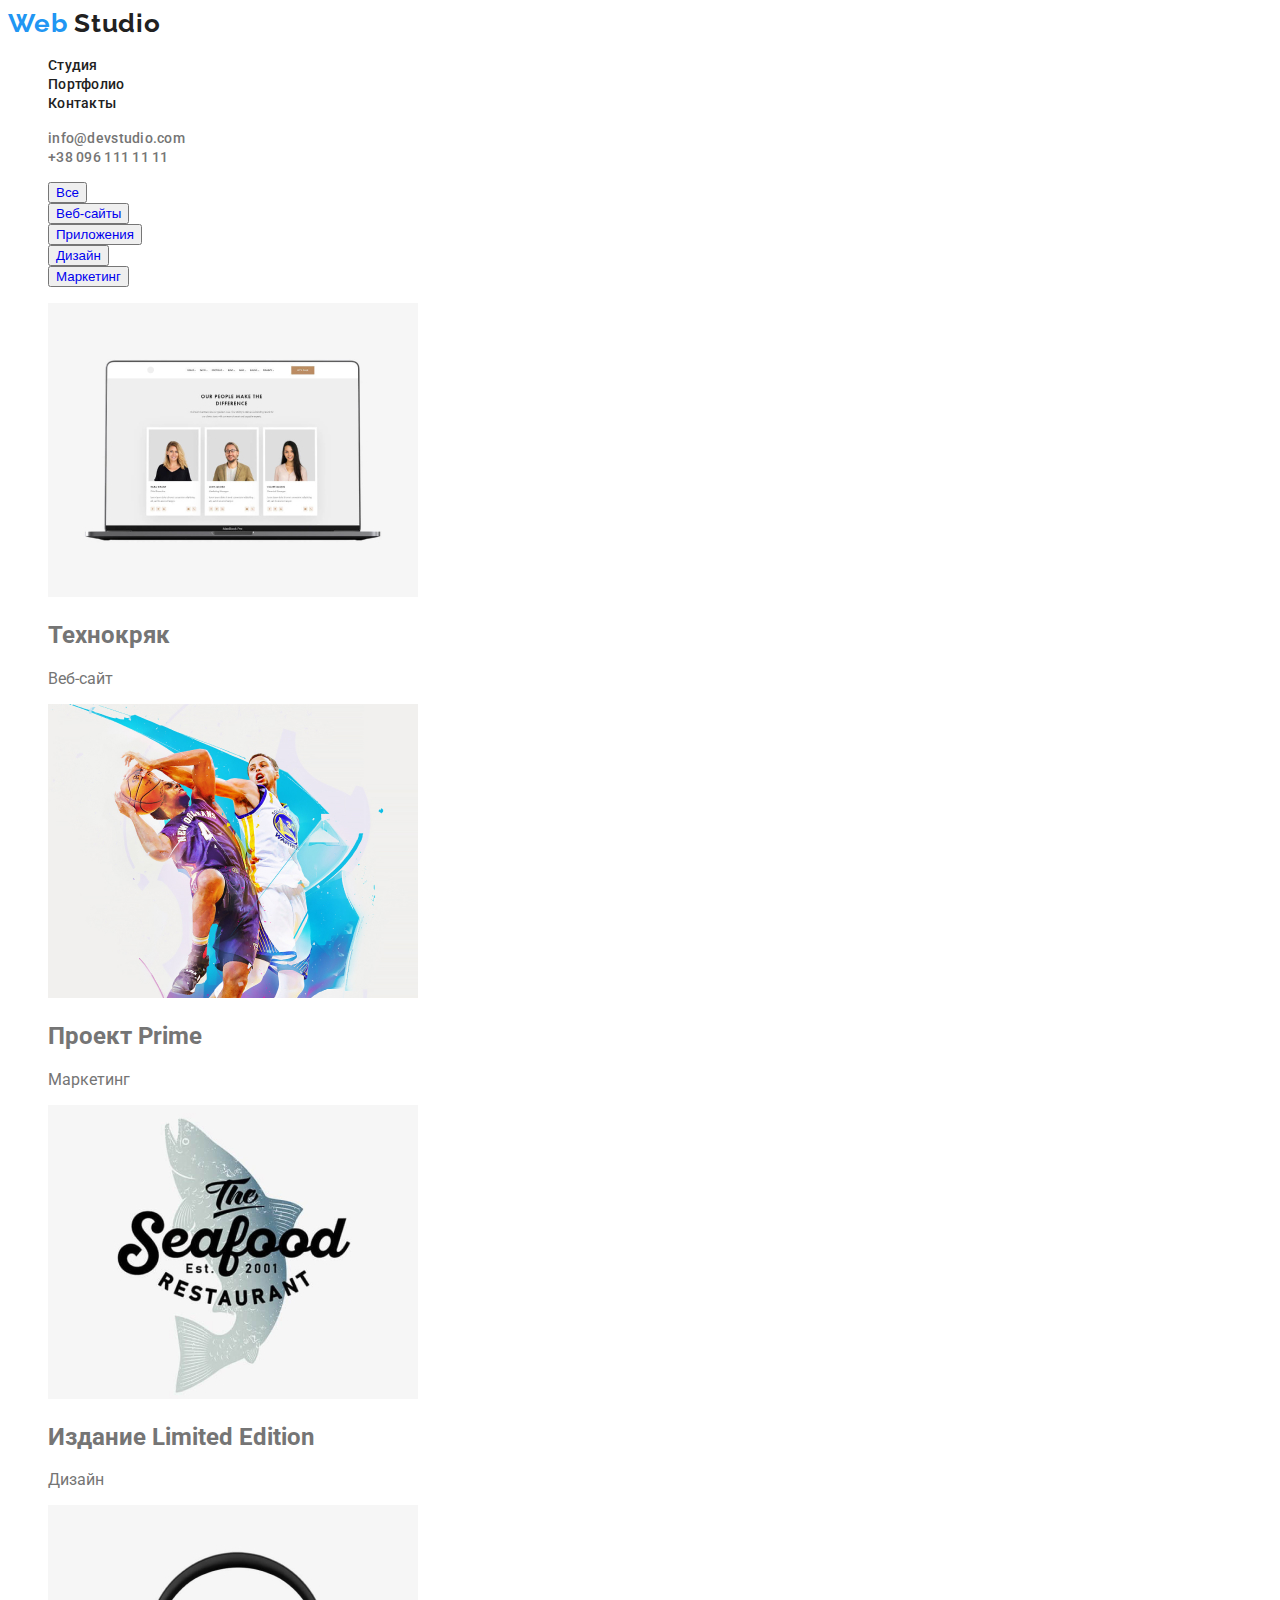
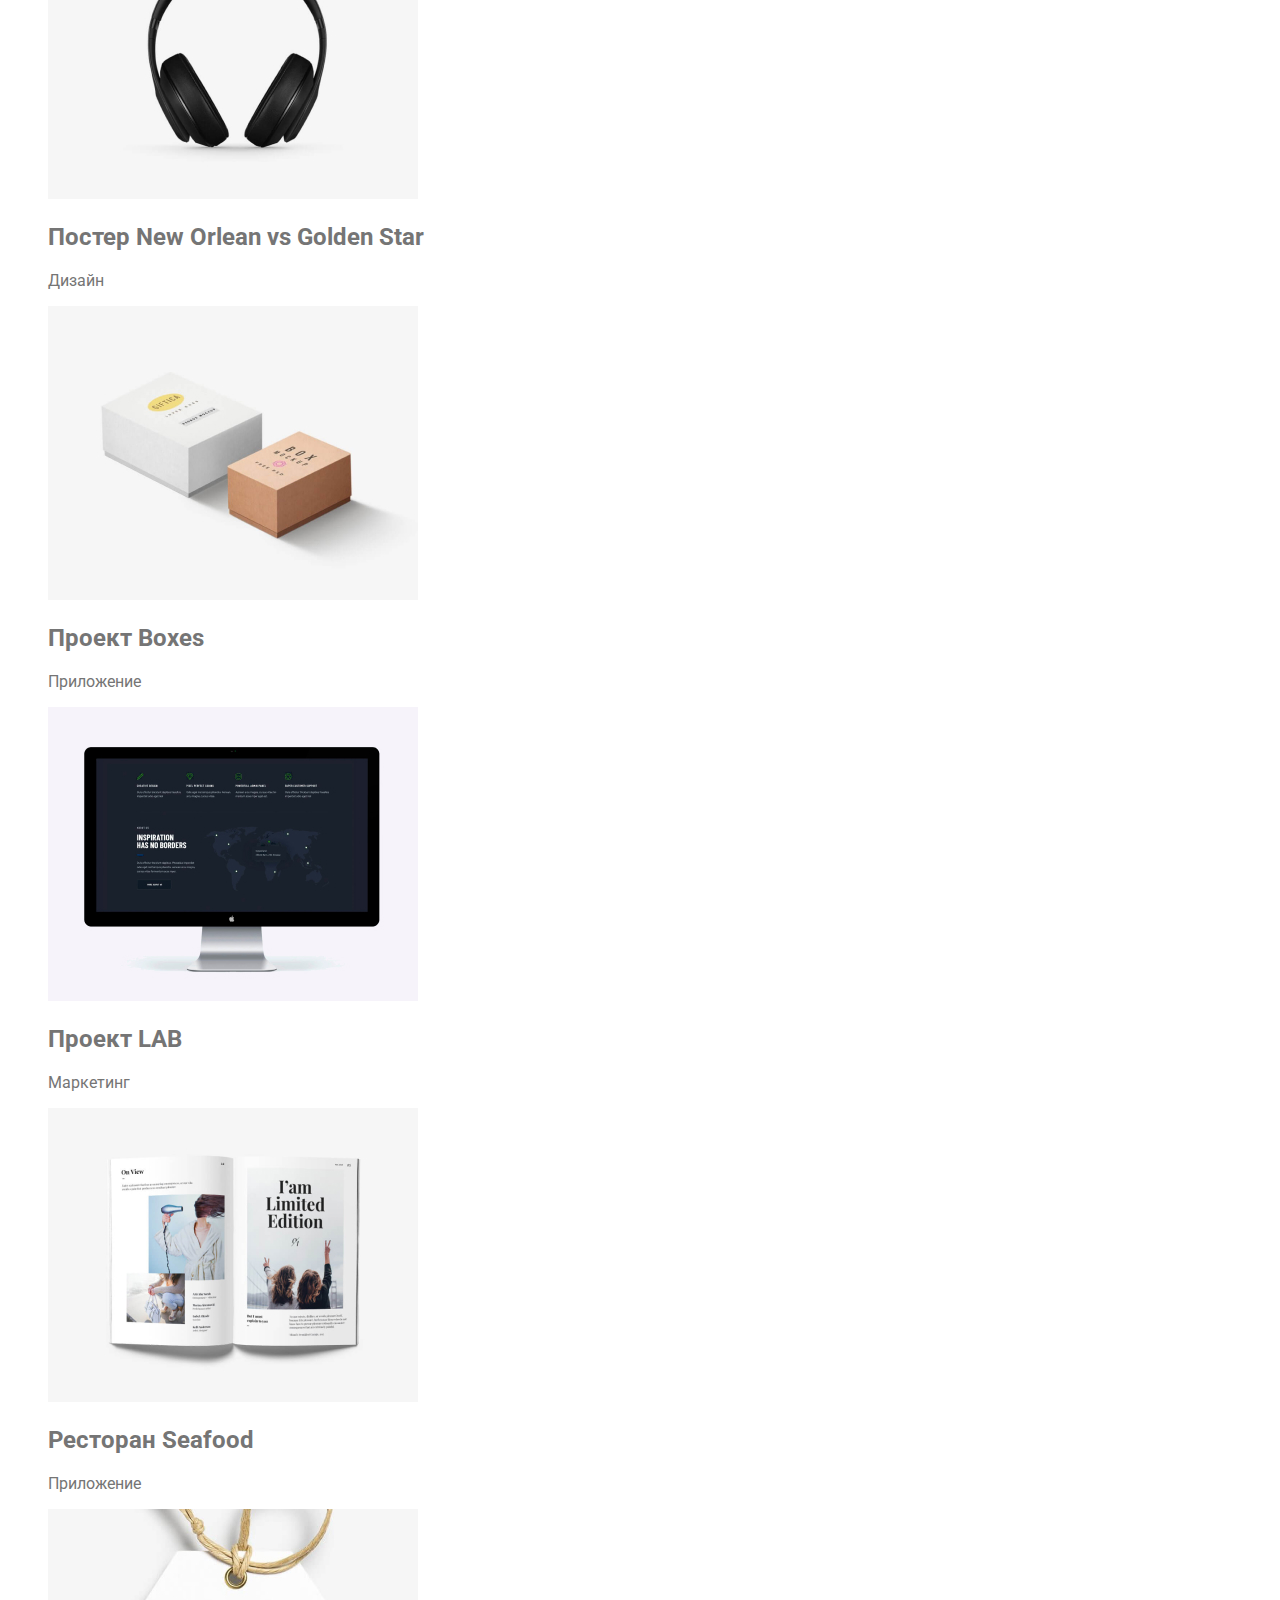
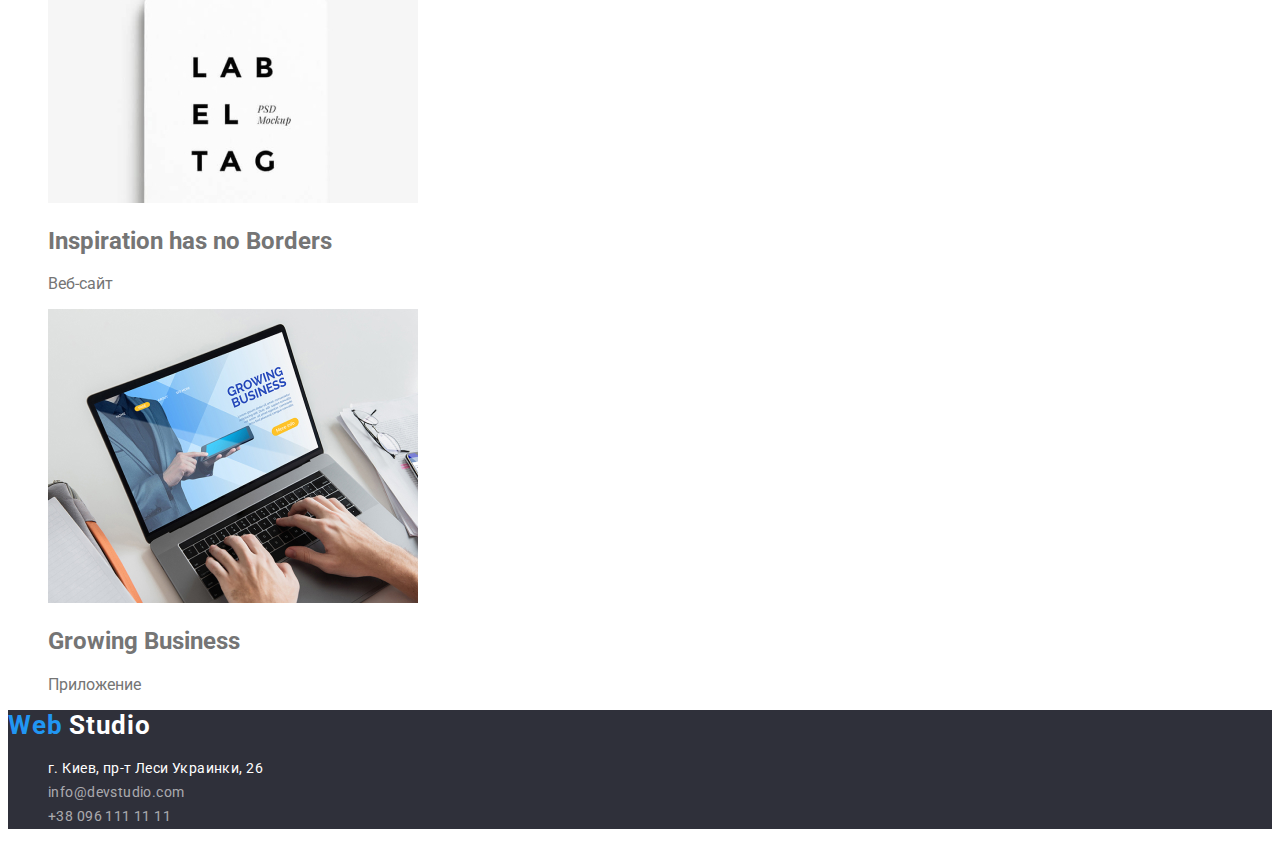
==== portfolio.html @ 1a4d39d6 "добавляет разметку портфолио" ====
<!DOCTYPE html>
<html lang="en">
<head>
    <meta charset="UTF-8">
    <meta name="viewport" content="width=device-width, initial-scale=1.0">
    <title>Портфолио</title>
    <link rel="stylesheet" href="./styles.css" />
    <link rel="preconnect" href="https://fonts.gstatic.com">
    <link href="https://fonts.googleapis.com/css2?family=Raleway:wght@400;700&family=Roboto:wght@400;500;700&display=swap"
        rel="stylesheet">
</head>
<body>
    <!-- HEADER -->
    <header class="header">
        <nav class="navigation">
            <a class="logotype" href="./index.html" lang="en">
                <span class="logo-part-one">Web</span>
                <span class="logo-part-two">Studio</span>
            </a>
            <ul class="navigation-list">
                <li class="navigation-list-item">
                    <a class="navigation-list-link" href="index.html">Студия</a>
                </li>
                <li class="navigation-list-item">
                    <a class="navigation-list-link" href="#">Портфолио</a>
                </li>
                <li class="navigation-list-item">
                    <a class="navigation-list-link" href="#">Контакты</a>
                </li>
            </ul>
        </nav>
        <ul class="contact-header-list">
            <li class="contact-header-item">
                <a class="mail-link-header" href="mailto:info@devstudio.com">info@devstudio.com</a>
            </li>
            <li class="contact-header-item">
                <a class="tel-link-header" href="tel:+380961111111">+38 096 111 11 11</a>
            </li>
        </ul>
    </header>
    <main>

        <!-- FILTER -->
        <section class="filter">
            <h1 hidden>Filter</h1>
            <ul class="filter-list">
            <li class="filter-list-item">
                <button type="button" class="filter-button">
                    <a class="filter-link" href="#">Все</a>
                </button>                
            </li>
            <li class="filter-list-item">
                <button type="button" class="filter-button">
                    <a class="filter-link" href="#">Веб-сайты</a>
                </button>
            </li>
            <li class="filter-list-item">
                <button type="button" class="filter-button">
                    <a class="filter-link" href="#">Приложения</a>
                </button>
            </li>
            <li class="filter-list-item">
                <button type="button" class="filter-button">
                    <a class="filter-link" href="#">Дизайн</a>
                </button>
            </li class="filter-list-item">
            <li>
                <button type="button" class="filter-button">
                    <a class="filter-link" href="#">Маркетинг</a>
                </button>
            </li>
            </ul>

        </section>
    <!--PORTFOLIO  -->
        <section class="portfolio">
            <ul class="portfolio-list">
                <li class="portfolio-list-item">
                    <img class="portfolio-img" src="./img/prt_1.jpg" alt="">
                    <h2 class="portfolio-subtitle">Технокряк</h2>
                    <p class="portfolio-description">Веб-сайт</p>
                </li>
                <li class="portfolio-list-item">
                    <img class="portfolio-img" src="./img/prt_2.jpg" alt="">
                    <h2 class="portfolio-subtitle">Проект Prime</h2>
                    <p class="portfolio-description">Маркетинг</p>
                </li>
                <li class="portfolio-list-item">
                    <img class="portfolio-img" src="./img/prt_3.jpg" alt="">
                    <h2 class="portfolio-subtitle">Издание Limited Edition</h2>
                    <p class="portfolio-description">Дизайн</p>
                </li>
                <li class="portfolio-list-item">
                    <img class="portfolio-img" src="./img/prt_4.jpg" alt="">
                    <h2 class="portfolio-subtitle">Постер New Orlean vs Golden Star</h2>
                    <p class="portfolio-description">Дизайн</p>
                </li>
                <li class="portfolio-list-item">
                    <img class="portfolio-img" src="./img/prt_5.jpg" alt="">
                    <h2 class="portfolio-subtitle">Проект Boxes</h2>
                    <p class="portfolio-description">Приложение</p>
                </li>
                <li class="portfolio-list-item">
                    <img class="portfolio-img" src="./img/prt_6.jpg" alt="">
                    <h2 class="portfolio-subtitle">Проект LAB</h2>
                    <p class="portfolio-description">Маркетинг</p>
                </li>
                <li class="portfolio-list-item">
                    <img class="portfolio-img" src="./img/prt_7.jpg" alt="">
                    <h2 class="portfolio-subtitle">Ресторан Seafood</h2>
                    <p class="portfolio-description">Приложение</p>
                </li>
                <li class="portfolio-list-item">
                    <img class="portfolio-img" src="./img/prt_8.jpg" alt="">
                    <h2 class="portfolio-subtitle">Inspiration has no Borders</h2>
                    <p class="portfolio-description">Веб-сайт</p>
                </li>
                <li class="portfolio-list-item">
                    <img class="portfolio-img" src="./img/prt_9.jpg" alt="">
                    <h2 class="portfolio-subtitle">Growing Business</h2>
                    <p class="portfolio-description">Приложение</p>
                </li>
            </ul>

        </section>
    </main>
    <!-- FOOTER -->
    <footer class="footer">
        <a class="logotype-footer" href="#" lang="en">
            <span class="logo-part-one">Web</span>
            <span class="logo-part-two-footer">Studio</span>
        </a>
        <address class="contacs">
            <ul class="contact-footer-list">
                <li class="contact-footer-item">
                    <a class="map-link-footer" href="https://goo.gl/maps/ABbswX1ivT6hStLS6">г. Киев, пр-т Леси Украинки,
                        26</a>
                </li>
                <li class="contact-footer-item">
                    <a class="mail-link-footer" href="mailto:info@devstudio.com">info@devstudio.com</a>
                </li>
                <li class="contact-footer-item">
                    <a class="phone-link-footer" href="tel:+380961111111">+38 096 111 11 11</a>
                </li>
            </ul>
        </address>
    </footer>
    
</body>
</html>
---- styles.css ----
:root {
  --text-font: "Roboto", sans-serif;
  --logo-font: "Raleway", sans-serif;
  --accent-color: #2196f3;
  --title-text-color: #212121;
  --text-color: #757575;
  --accent-background: #2f303a;
}

/* Убираем маркировку ссылок */
ul {
  list-style-type: none;
}
/* Убираем подчеркивание у ссылок */
a {
  text-decoration: none;
}
/* Убираем курсив у адреса */
address {
  font-style: normal;
}
body {
  font-family: var(--text-font);
  color: var(--text-color);
}
/* ========== HEADER ========== */
.logotype {
  font-family: var(--logo-font);
  font-weight: 700;
  font-size: 26px;
  line-height: 1.192;
  letter-spacing: 0.03em;
}
.logotype:focus {
  color: var(--accent-color);
}
.logo-part-one {
  color: var(--accent-color);
}
.logo-part-two {
  color: var(--title-text-color);
}
.navigation-list-link {
  color: var(--title-text-color);
  font-weight: 500;
  font-size: 14px;
  line-height: 1.142;
  letter-spacing: 0.02em;
}

.navigation-list-link:hover,
.navigation-list-link:focus {
  color: var(--accent-color);
}
.mail-link-header,
.tel-link-header {
  color: var(--title-text-color);
  font-weight: 500;
  font-size: 14px;
  line-height: 1.142;
  letter-spacing: 0.02em;
  color: var(--text-color);
}
.mail-link-header:hover,
.mail-link-header:focus {
  color: var(--accent-color);
}
.tel-link-header:hover,
.tel-link-header:focus {
  color: var(--accent-color);
}
/* ========== END HEADER ========== */
.hero {
  background-color: var(--accent-background);
}
.hero-title {
  font-weight: 900;
  font-size: 44px;
  line-height: 1.363;
  text-align: center;
  letter-spacing: 0.06em;
  text-transform: uppercase;
  color: #ffffff;
}

/* ========== HERO ========== */
.modal-btn {
  font-weight: 700;
  font-size: 16px;
  line-height: 1.875;
  align-items: center;
  text-align: center;
  letter-spacing: 0.06em;
  color: #ffffff;
  background-color: var(--accent-color);
}
.modal-btn :hover,
.modal-btn :focus {
  color: var(--accent-color);
}
/* ========== END HERO ========== */

/* ========== BENEFITS ========== */
.benefits-title {
  color: var(--title-text-color);
  font-weight: 700;
  font-size: 14px;
  line-height: 1.142;
  letter-spacing: 0.03em;
  text-transform: uppercase;
}
.benefits-description {
  font-weight: 400;
  font-size: 14px;
  line-height: 1.714;
  letter-spacing: 0.03em;
}
/* ========== END BENEFITS  ========== */

/* ========== TEAM  ========== */
.title {
  font-weight: 700;
  font-size: 36px;
  line-height: 1.166;
  text-align: center;
  letter-spacing: 0.03em;
  color: var(--title-text-color);
}
.team {
  background-color: #f5f4fa;
}
.team-subtitle {
  font-weight: 500;
  font-size: 16px;
  line-height: 1.187;
  text-align: center;
  letter-spacing: 0.03em;
  color: var(--title-text-color);
}
.team-description {
  font-weight: 400;
  font-size: 16px;
  line-height: 1.187;
  text-align: center;
  letter-spacing: 0.03em;
}
/* ==========  AND TEAM  ========== */

/* ==========  FOOTER  ========== */
.footer {
  background-color: var(--accent-background);
}
.logotype-footer :hover,
.logotype-footer :focus {
  color: var(--accent-color);
}
.logotype-footer {
  font-weight: 700;
  font-size: 26px;
  line-height: 1.192;
  letter-spacing: 0.03em;
}
.logo-part-two-footer {
  color: #ffffff;
}
.map-link-footer :hover,
.map-link-footer :focus {
  color: var(--accent-color);
}
.map-link-footer {
  font-weight: 400;
  font-size: 14px;
  line-height: 1.714;
  letter-spacing: 0.03em;
  color: #ffffff;
}
.mail-link-footer,
.phone-link-footer {
  font-weight: 400;
  font-size: 14px;
  line-height: 1.714;
  letter-spacing: 0.03em;
  color: rgba(255, 255, 255, 0.6);
}
/* ==========  AND FOOTER  ========== */ ;
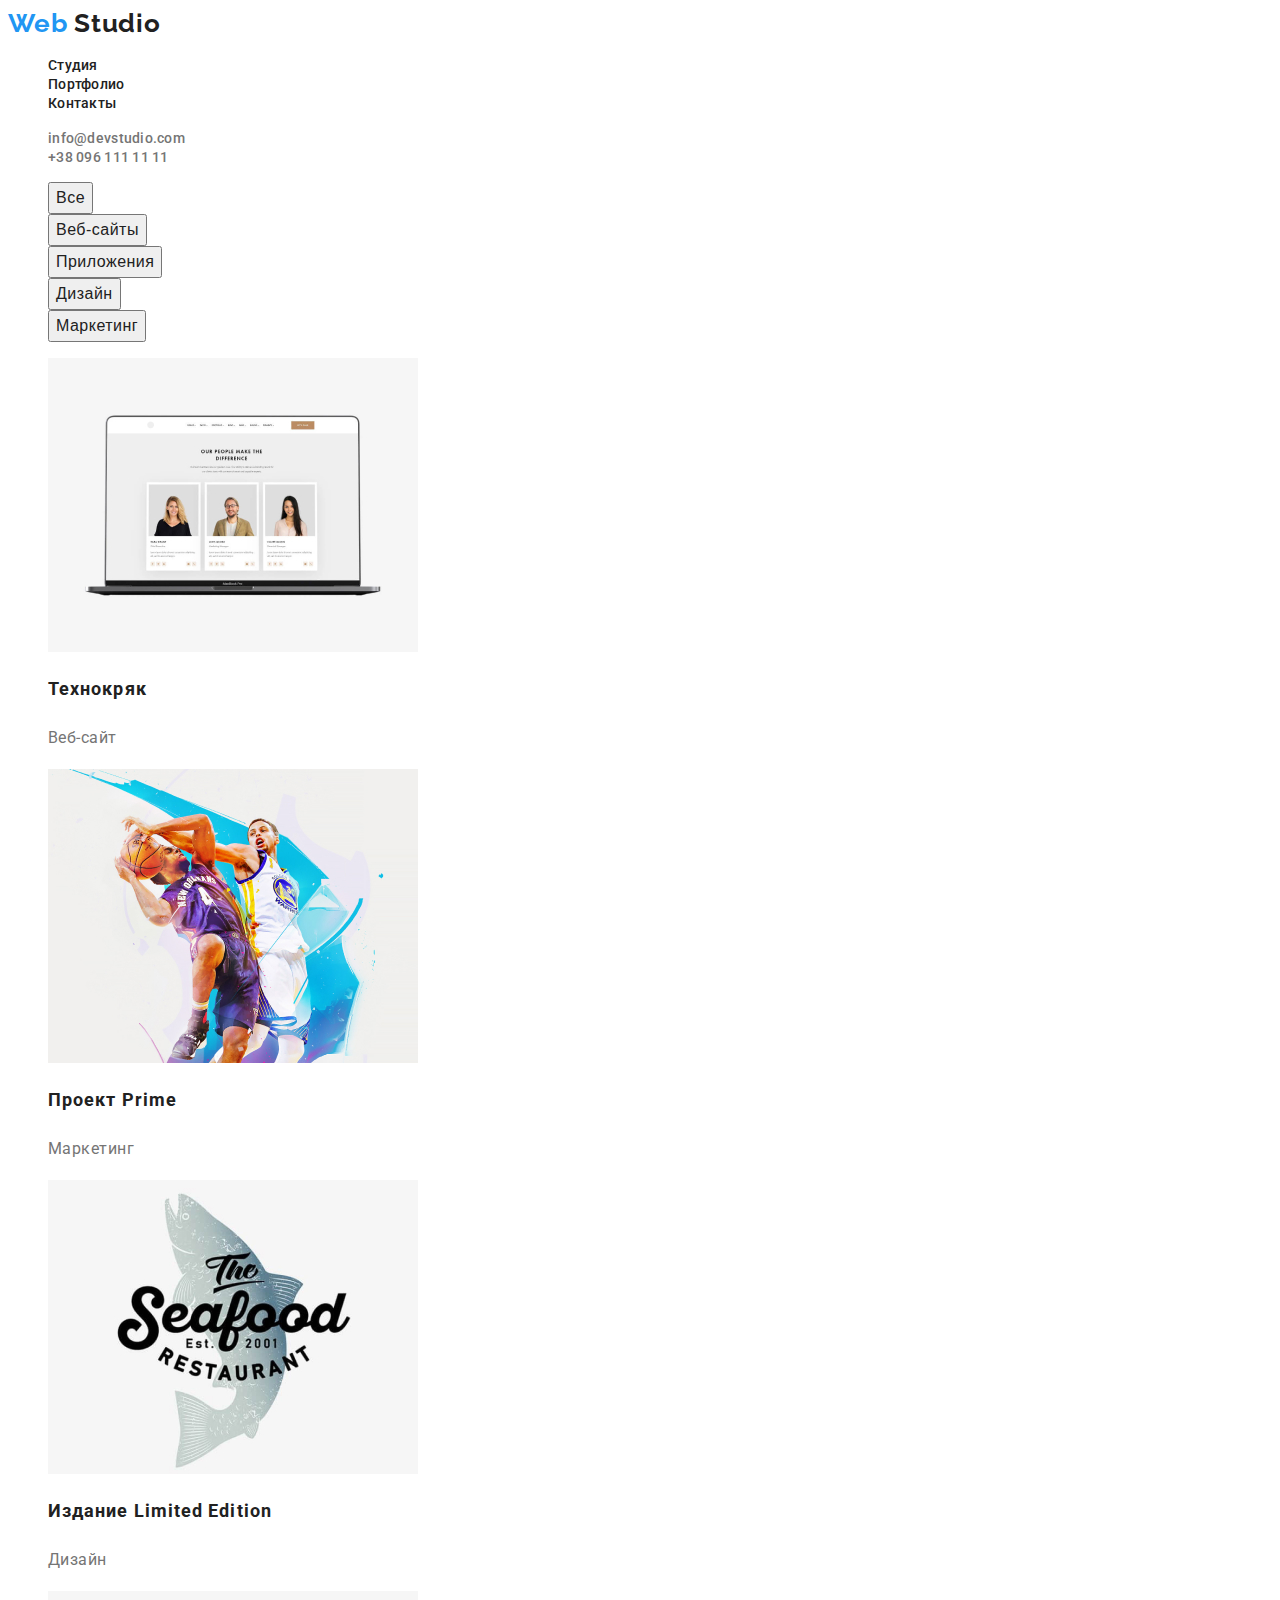
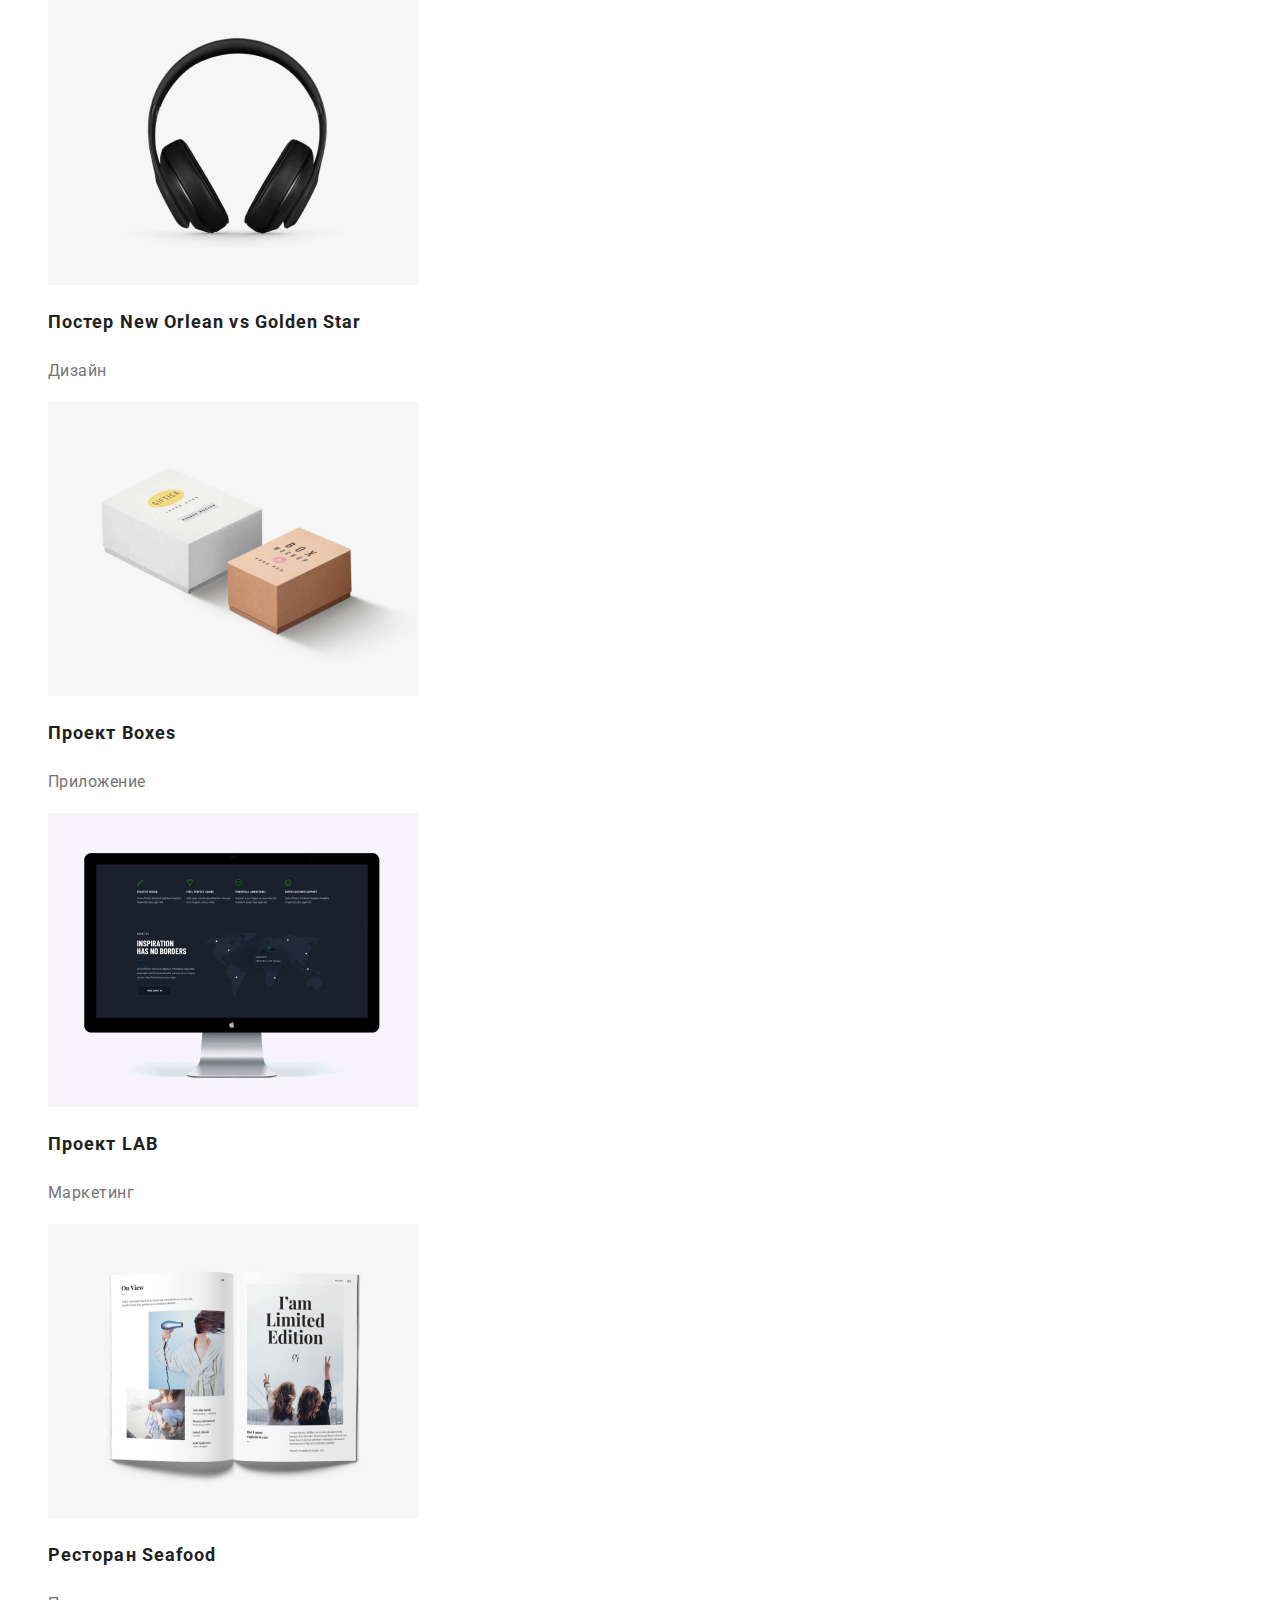
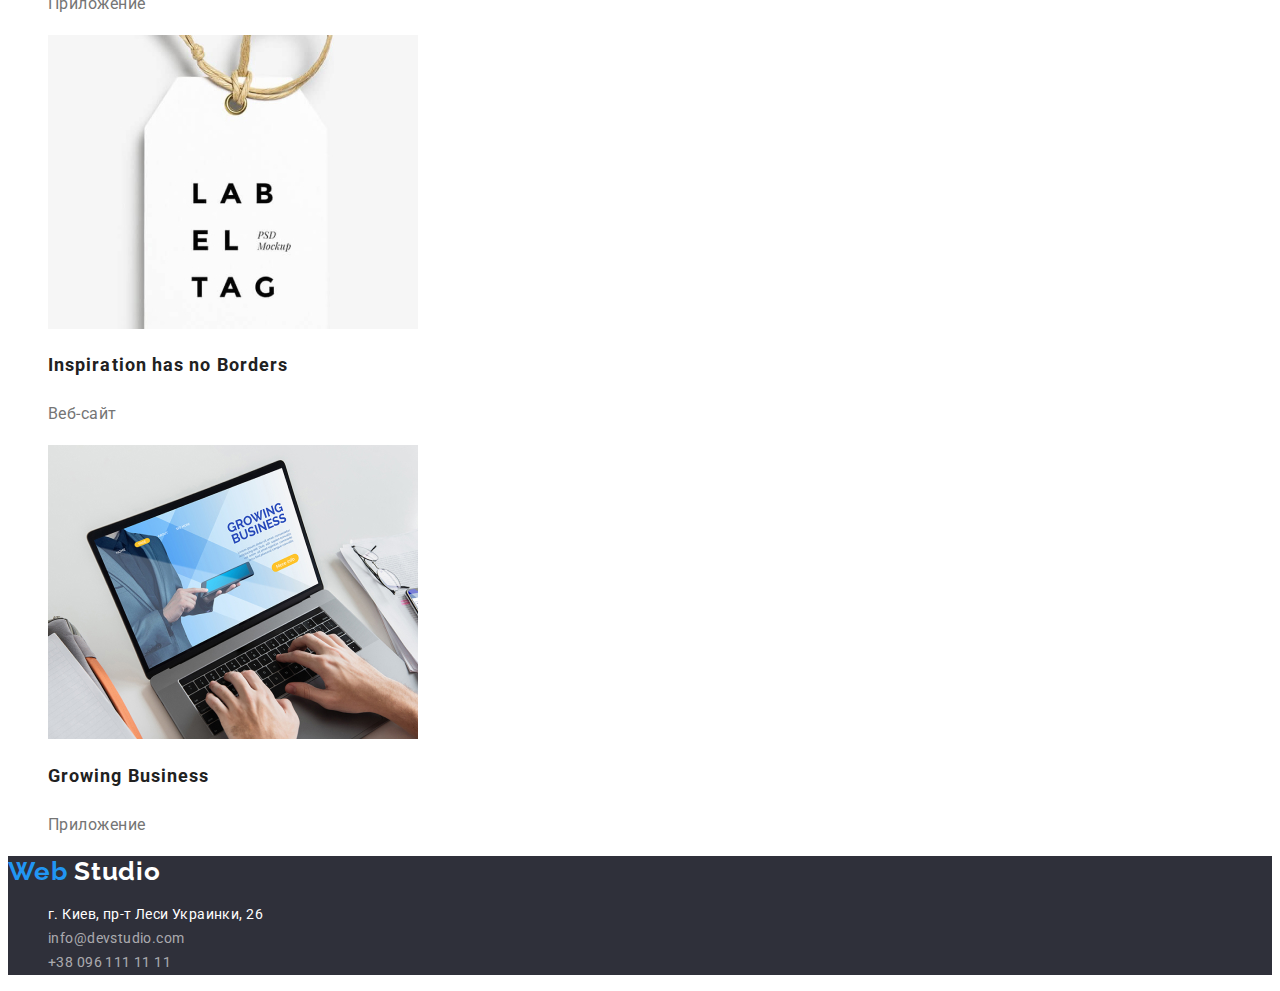
==== commit a02ae345: "добавляет стили для портфолио" ====
--- a/portfolio.html
+++ b/portfolio.html
@@ -4,6 +4,9 @@
     <meta charset="UTF-8">
     <meta name="viewport" content="width=device-width, initial-scale=1.0">
     <title>Портфолио</title>
+    <link rel="stylesheet" href="https://cdnjs.cloudflare.com/ajax/libs/modern-normalize/1.0.0/modern-normalize.css"
+        integrity="sha512-Zx6MlUMKSVJoQ+83OwhdILe8cSEsCzfqThJd7J/VA2UrK6Ctj85p+xzqfyuNXE5B1k25uUdmJ2OzItbBy9GHAQ=="
+        иcrossorigin="anonymous" />
     <link rel="stylesheet" href="./styles.css" />
     <link rel="preconnect" href="https://fonts.gstatic.com">
     <link href="https://fonts.googleapis.com/css2?family=Raleway:wght@400;700&family=Roboto:wght@400;500;700&display=swap"
@@ -76,47 +79,47 @@
         <section class="portfolio">
             <ul class="portfolio-list">
                 <li class="portfolio-list-item">
-                    <img class="portfolio-img" src="./img/prt_1.jpg" alt="">
+                    <img class="portfolio-img" src="./img/prt_1.jpg" alt="ноутбук показывает Веб-сайт" width="370" height="294">
                     <h2 class="portfolio-subtitle">Технокряк</h2>
                     <p class="portfolio-description">Веб-сайт</p>
                 </li>
                 <li class="portfolio-list-item">
-                    <img class="portfolio-img" src="./img/prt_2.jpg" alt="">
+                    <img class="portfolio-img" src="./img/prt_2.jpg" alt="два баскетболиста играют в баскетбол" width="370" height="294">
                     <h2 class="portfolio-subtitle">Проект Prime</h2>
                     <p class="portfolio-description">Маркетинг</p>
                 </li>
                 <li class="portfolio-list-item">
-                    <img class="portfolio-img" src="./img/prt_3.jpg" alt="">
+                    <img class="portfolio-img" src="./img/prt_3.jpg" alt="логотип рыбного ресторана" width="370" height="294">
                     <h2 class="portfolio-subtitle">Издание Limited Edition</h2>
                     <p class="portfolio-description">Дизайн</p>
                 </li>
                 <li class="portfolio-list-item">
-                    <img class="portfolio-img" src="./img/prt_4.jpg" alt="">
+                    <img class="portfolio-img" src="./img/prt_4.jpg" alt="наушники" width="370" height="294">
                     <h2 class="portfolio-subtitle">Постер New Orlean vs Golden Star</h2>
                     <p class="portfolio-description">Дизайн</p>
                 </li>
                 <li class="portfolio-list-item">
-                    <img class="portfolio-img" src="./img/prt_5.jpg" alt="">
+                    <img class="portfolio-img" src="./img/prt_5.jpg" alt="две картонные коробки" width="370" height="294">
                     <h2 class="portfolio-subtitle">Проект Boxes</h2>
                     <p class="portfolio-description">Приложение</p>
                 </li>
                 <li class="portfolio-list-item">
-                    <img class="portfolio-img" src="./img/prt_6.jpg" alt="">
+                    <img class="portfolio-img" src="./img/prt_6.jpg" alt="мак" width="370" height="294">
                     <h2 class="portfolio-subtitle">Проект LAB</h2>
                     <p class="portfolio-description">Маркетинг</p>
                 </li>
                 <li class="portfolio-list-item">
-                    <img class="portfolio-img" src="./img/prt_7.jpg" alt="">
+                    <img class="portfolio-img" src="./img/prt_7.jpg" alt="женский журнал" width="370" height="294">
                     <h2 class="portfolio-subtitle">Ресторан Seafood</h2>
                     <p class="portfolio-description">Приложение</p>
                 </li>
                 <li class="portfolio-list-item">
-                    <img class="portfolio-img" src="./img/prt_8.jpg" alt="">
+                    <img class="portfolio-img" src="./img/prt_8.jpg" alt="бирка" width="370" height="294">
                     <h2 class="portfolio-subtitle">Inspiration has no Borders</h2>
                     <p class="portfolio-description">Веб-сайт</p>
                 </li>
                 <li class="portfolio-list-item">
-                    <img class="portfolio-img" src="./img/prt_9.jpg" alt="">
+                    <img class="portfolio-img" src="./img/prt_9.jpg" alt="руки на клавиатуре ноутбука" width="370" height="294">
                     <h2 class="portfolio-subtitle">Growing Business</h2>
                     <p class="portfolio-description">Приложение</p>
                 </li>
--- a/styles.css
+++ b/styles.css
@@ -70,6 +70,7 @@
   color: var(--accent-color);
 }
 /* ========== END HEADER ========== */
+/* ========== HERO ========== */
 .hero {
   background-color: var(--accent-background);
 }
@@ -82,8 +83,6 @@
   text-transform: uppercase;
   color: #ffffff;
 }
-
-/* ========== HERO ========== */
 .modal-btn {
   font-weight: 700;
   font-size: 16px;
@@ -145,11 +144,41 @@
   letter-spacing: 0.03em;
 }
 /* ==========  AND TEAM  ========== */
-
+/* ==========  PORTFOLIO  ========== */
+.filter-link {
+  font-weight: 500;
+  font-size: 16px;
+  line-height: 1.625;
+  text-align: center;
+  letter-spacing: 0.03em;
+  color: var(--title-text-color);
+}
+.filter-button :hover,
+.filter-button :focus {
+  color: #ffffff;
+  background-color: var(--accent-color);
+}
+.portfolio-subtitle {
+  font-weight: 700;
+  font-size: 18px;
+  line-height: 2;
+  letter-spacing: 0.06em;
+  color: var(--title-text-color);
+}
+.portfolio-description {
+  font-weight: 400;
+  font-size: 16px;
+  line-height: 1.875;
+  letter-spacing: 0.03em;
+}
+/* ==========  AND PORTFOLIO  ========== */
 /* ==========  FOOTER  ========== */
 .footer {
   background-color: var(--accent-background);
 }
+.logotype-footer {
+  font-family: var(--logo-font);
+}
 .logotype-footer :hover,
 .logotype-footer :focus {
   color: var(--accent-color);
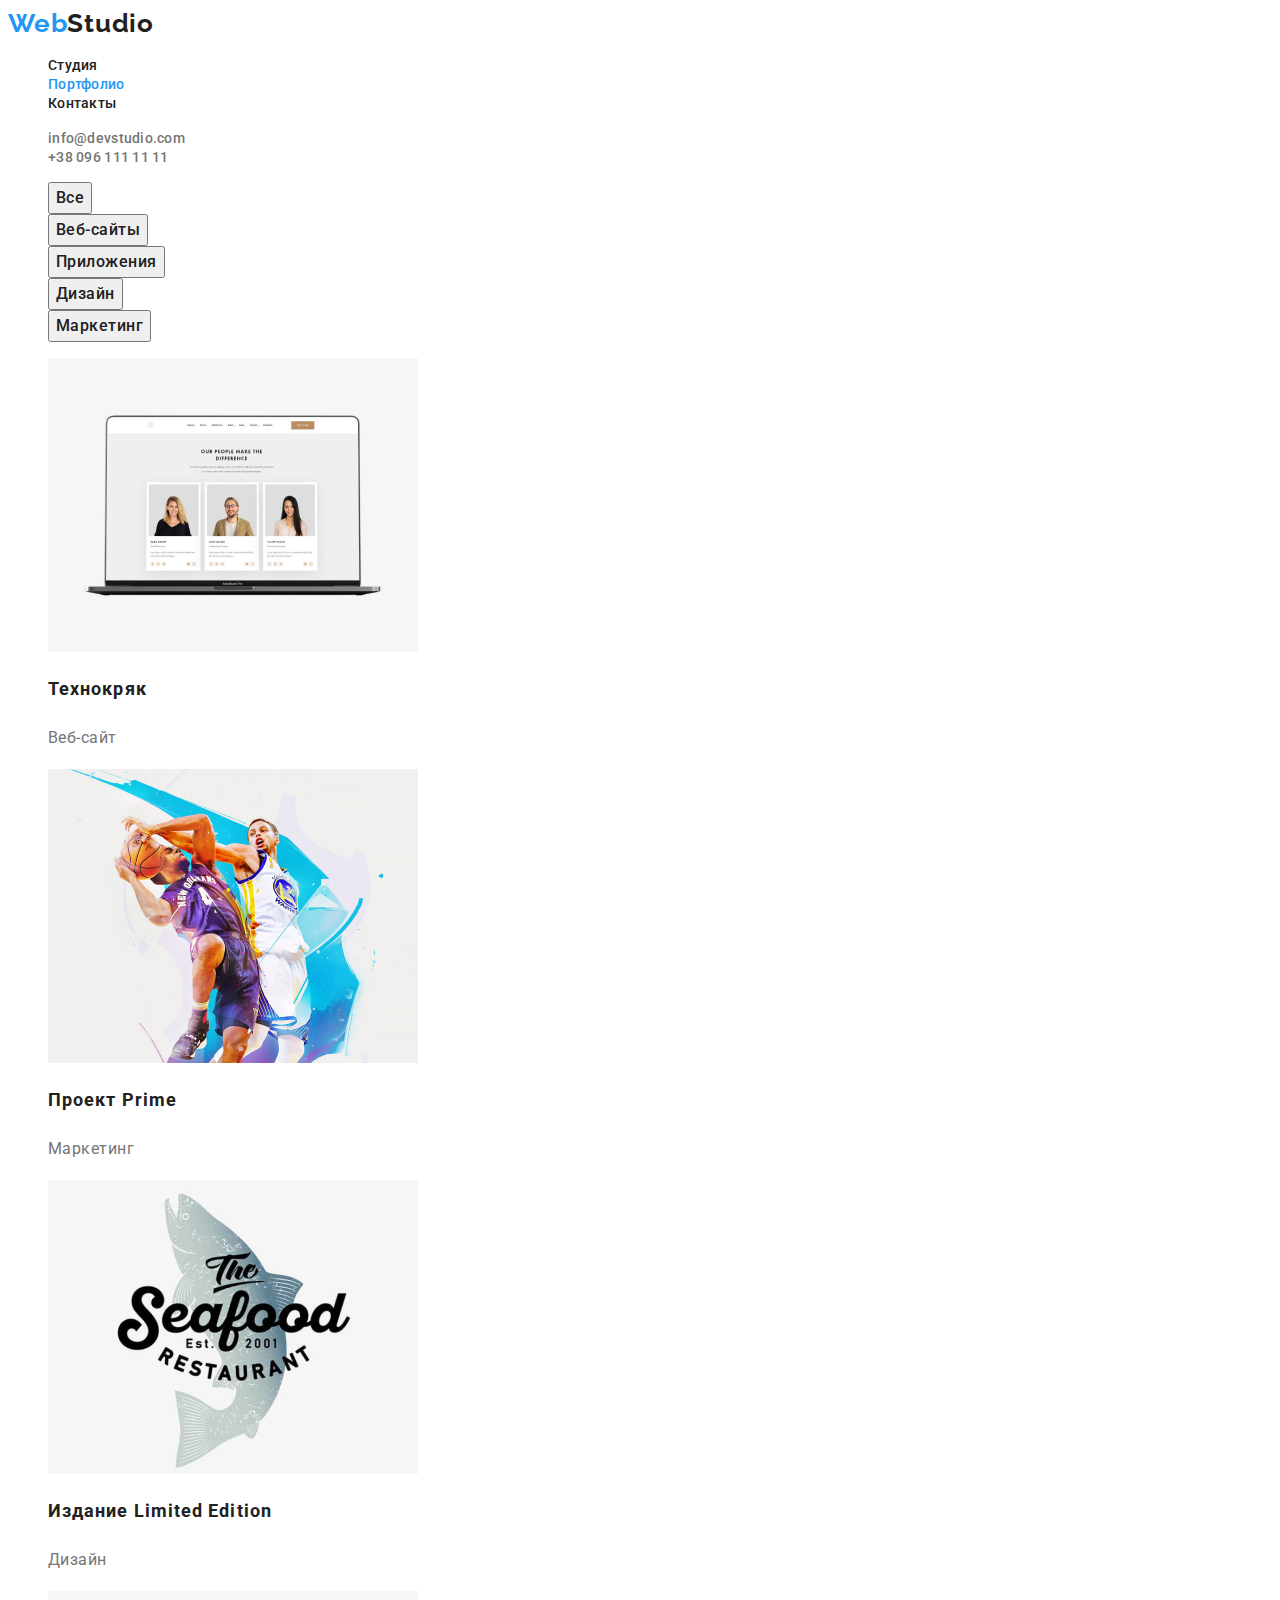
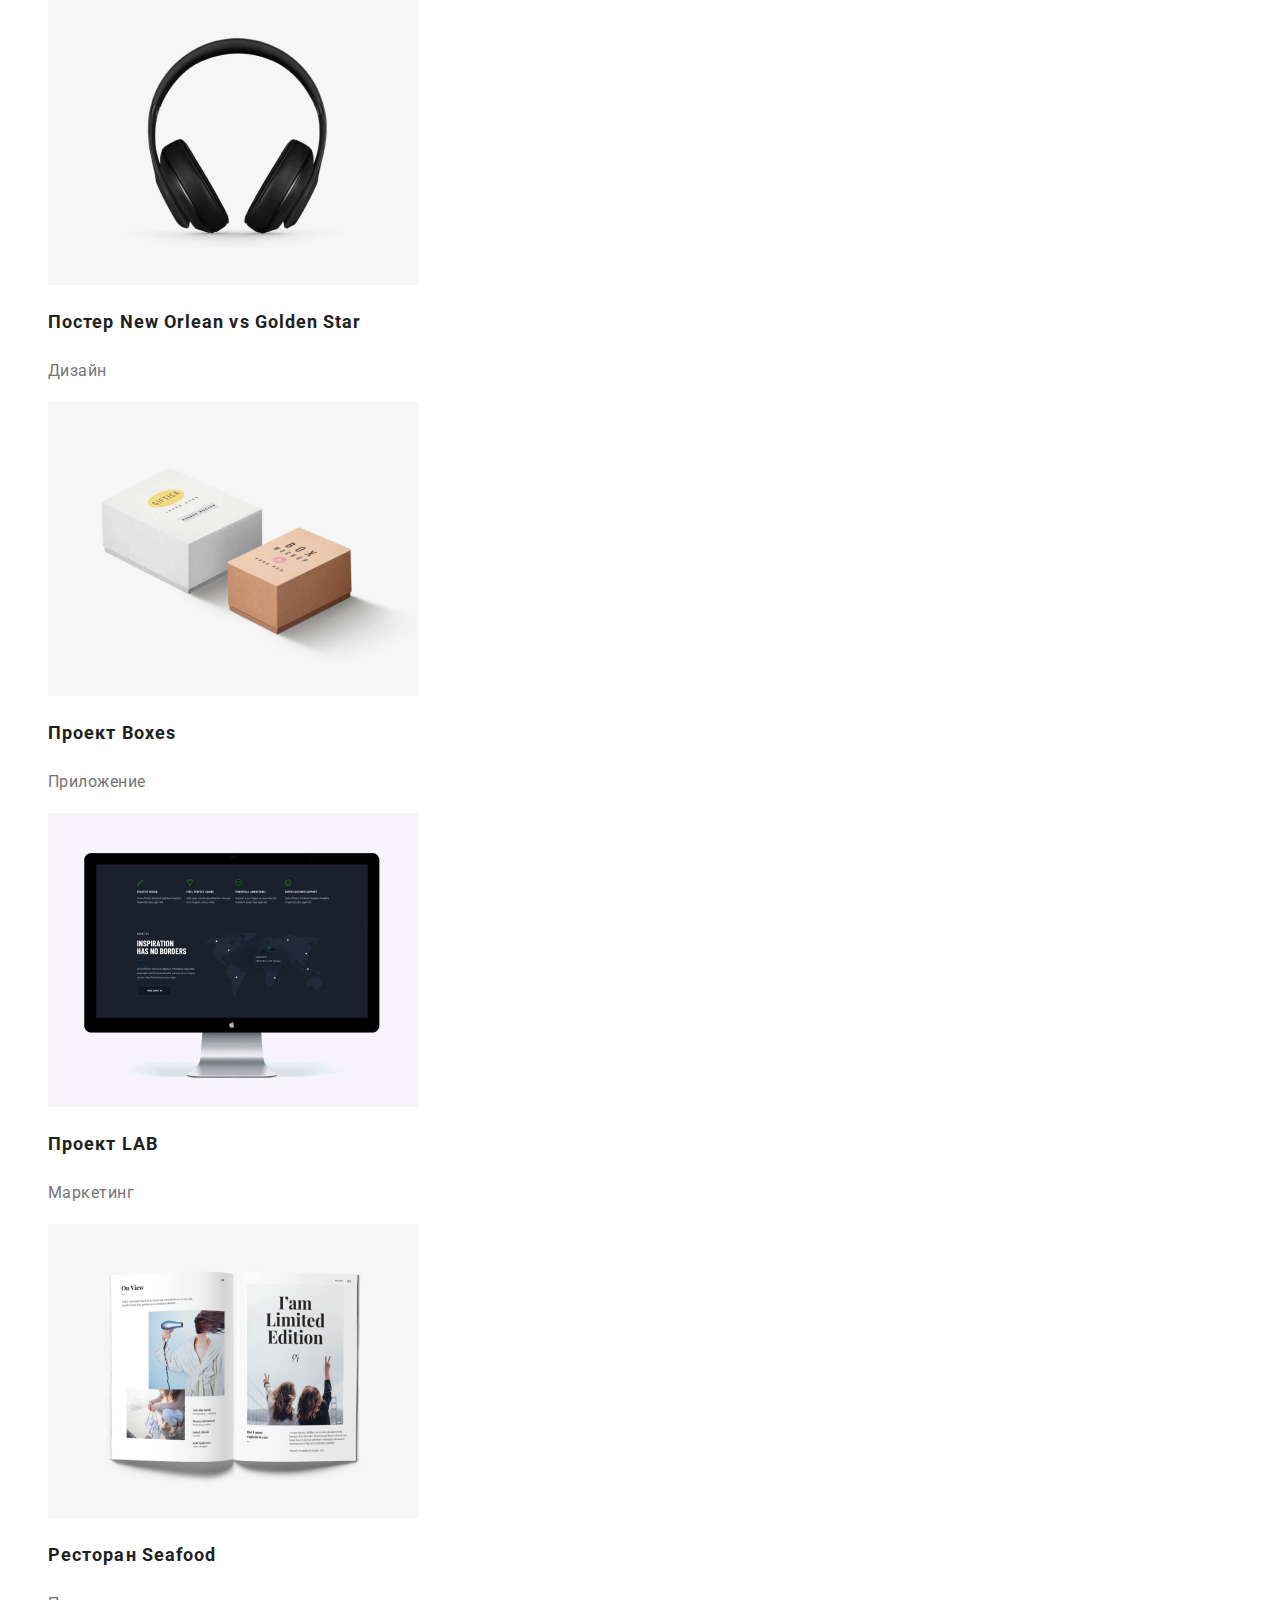
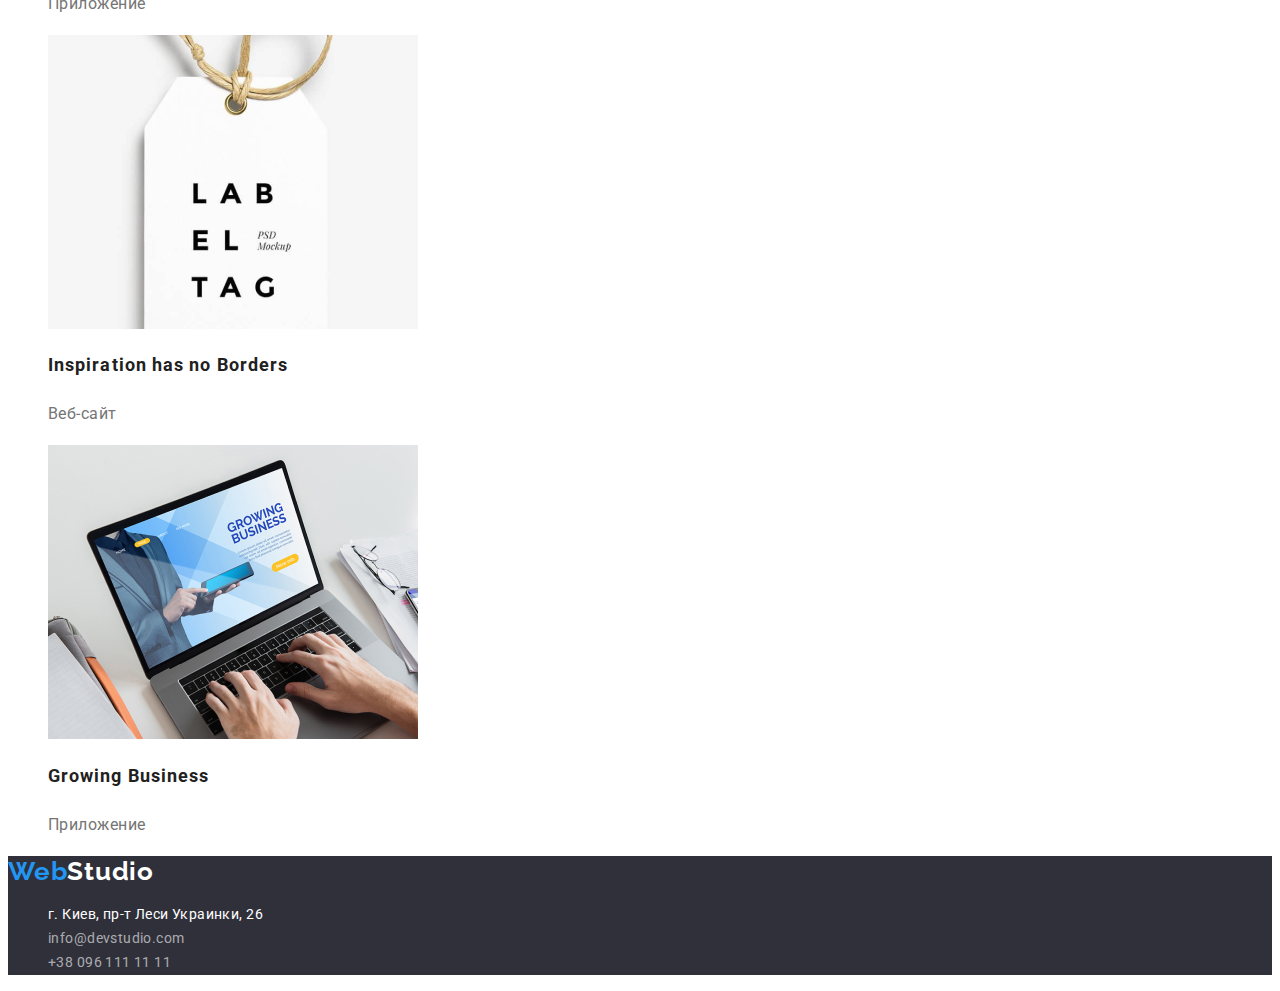
==== commit 1105da53: "исправляет ошибки" ====
--- a/portfolio.html
+++ b/portfolio.html
@@ -9,7 +9,7 @@
         иcrossorigin="anonymous" />
     <link rel="stylesheet" href="./styles.css" />
     <link rel="preconnect" href="https://fonts.gstatic.com">
-    <link href="https://fonts.googleapis.com/css2?family=Raleway:wght@400;700&family=Roboto:wght@400;500;700&display=swap"
+    <link href="https://fonts.googleapis.com/css2?family=Raleway:wght@700&family=Roboto:wght@400;500;700;900&display=swap"
         rel="stylesheet">
 </head>
 <body>
@@ -17,15 +17,14 @@
     <header class="header">
         <nav class="navigation">
             <a class="logotype" href="./index.html" lang="en">
-                <span class="logo-part-one">Web</span>
-                <span class="logo-part-two">Studio</span>
+                <span class="logo-part-one">Web</span>Studio
             </a>
             <ul class="navigation-list">
                 <li class="navigation-list-item">
                     <a class="navigation-list-link" href="index.html">Студия</a>
                 </li>
                 <li class="navigation-list-item">
-                    <a class="navigation-list-link" href="#">Портфолио</a>
+                    <a class="navigation-list-link current" href="portfolio.html">Портфолио</a>
                 </li>
                 <li class="navigation-list-item">
                     <a class="navigation-list-link" href="#">Контакты</a>
@@ -48,80 +47,80 @@
             <h1 hidden>Filter</h1>
             <ul class="filter-list">
             <li class="filter-list-item">
-                <button type="button" class="filter-button">
-                    <a class="filter-link" href="#">Все</a>
-                </button>                
+                <button type="button" class="filter-button">Все</button>                
             </li>
             <li class="filter-list-item">
-                <button type="button" class="filter-button">
-                    <a class="filter-link" href="#">Веб-сайты</a>
-                </button>
+                <button type="button" class="filter-button">Веб-сайты</button>
             </li>
             <li class="filter-list-item">
-                <button type="button" class="filter-button">
-                    <a class="filter-link" href="#">Приложения</a>
-                </button>
+                <button type="button" class="filter-button">Приложения</button>
             </li>
             <li class="filter-list-item">
-                <button type="button" class="filter-button">
-                    <a class="filter-link" href="#">Дизайн</a>
-                </button>
+                <button type="button" class="filter-button">Дизайн</button>
             </li class="filter-list-item">
             <li>
-                <button type="button" class="filter-button">
-                    <a class="filter-link" href="#">Маркетинг</a>
-                </button>
+                <button type="button" class="filter-button">Маркетинг</button>
             </li>
             </ul>
-
-        </section>
     <!--PORTFOLIO  -->
-        <section class="portfolio">
             <ul class="portfolio-list">
                 <li class="portfolio-list-item">
+                    <a>
                     <img class="portfolio-img" src="./img/prt_1.jpg" alt="ноутбук показывает Веб-сайт" width="370" height="294">
                     <h2 class="portfolio-subtitle">Технокряк</h2>
                     <p class="portfolio-description">Веб-сайт</p>
+                    </a>
                 </li>
                 <li class="portfolio-list-item">
+                    <a class="portfolio-link">
                     <img class="portfolio-img" src="./img/prt_2.jpg" alt="два баскетболиста играют в баскетбол" width="370" height="294">
                     <h2 class="portfolio-subtitle">Проект Prime</h2>
                     <p class="portfolio-description">Маркетинг</p>
+                    </a>
                 </li>
                 <li class="portfolio-list-item">
+                    <a class="portfolio-link">
                     <img class="portfolio-img" src="./img/prt_3.jpg" alt="логотип рыбного ресторана" width="370" height="294">
                     <h2 class="portfolio-subtitle">Издание Limited Edition</h2>
                     <p class="portfolio-description">Дизайн</p>
+                    </a>
                 </li>
                 <li class="portfolio-list-item">
+                    <a class="portfolio-link">         
                     <img class="portfolio-img" src="./img/prt_4.jpg" alt="наушники" width="370" height="294">
                     <h2 class="portfolio-subtitle">Постер New Orlean vs Golden Star</h2>
                     <p class="portfolio-description">Дизайн</p>
+                    </a>
                 </li>
-                <li class="portfolio-list-item">
+                <li class="portfolio-list-item"><a class="portfolio-link">
                     <img class="portfolio-img" src="./img/prt_5.jpg" alt="две картонные коробки" width="370" height="294">
                     <h2 class="portfolio-subtitle">Проект Boxes</h2>
                     <p class="portfolio-description">Приложение</p>
+                </a>
                 </li>
-                <li class="portfolio-list-item">
+                <li class="portfolio-list-item"><a class="portfolio-link">
                     <img class="portfolio-img" src="./img/prt_6.jpg" alt="мак" width="370" height="294">
                     <h2 class="portfolio-subtitle">Проект LAB</h2>
                     <p class="portfolio-description">Маркетинг</p>
+                </a>
                 </li>
-                <li class="portfolio-list-item">
+                <li class="portfolio-list-item"><a class="portfolio-link">
                     <img class="portfolio-img" src="./img/prt_7.jpg" alt="женский журнал" width="370" height="294">
                     <h2 class="portfolio-subtitle">Ресторан Seafood</h2>
                     <p class="portfolio-description">Приложение</p>
+                    </a>
                 </li>
-                <li class="portfolio-list-item">
+                <li class="portfolio-list-item"><a class="portfolio-link">
                     <img class="portfolio-img" src="./img/prt_8.jpg" alt="бирка" width="370" height="294">
                     <h2 class="portfolio-subtitle">Inspiration has no Borders</h2>
                     <p class="portfolio-description">Веб-сайт</p>
+                    </a>
                 </li>
-                <li class="portfolio-list-item">
+                <li class="portfolio-list-item"><a class="portfolio-link">
                     <img class="portfolio-img" src="./img/prt_9.jpg" alt="руки на клавиатуре ноутбука" width="370" height="294">
                     <h2 class="portfolio-subtitle">Growing Business</h2>
                     <p class="portfolio-description">Приложение</p>
+                    </a>
                 </li>
             </ul>
 
@@ -129,9 +128,8 @@
     </main>
     <!-- FOOTER -->
     <footer class="footer">
-        <a class="logotype-footer" href="#" lang="en">
-            <span class="logo-part-one">Web</span>
-            <span class="logo-part-two-footer">Studio</span>
+        <a class="logotype-footer" href="./index.html" lang="en">
+            <span class="logo-part-one">Web</span>Studio
         </a>
         <address class="contacs">
             <ul class="contact-footer-list">
--- a/styles.css
+++ b/styles.css
@@ -5,6 +5,8 @@
   --title-text-color: #212121;
   --text-color: #757575;
   --accent-background: #2f303a;
+  --second-text-color: #ffffff;
+  --section-team-color: #f5f4fa;
 }
 
 /* Убираем маркировку ссылок */
@@ -30,15 +32,14 @@
   font-size: 26px;
   line-height: 1.192;
   letter-spacing: 0.03em;
-}
-.logotype:focus {
+  color: var(--title-text-color);
+}
+.logotype:focus,
+.logotype:hover {
   color: var(--accent-color);
 }
 .logo-part-one {
   color: var(--accent-color);
-}
-.logo-part-two {
-  color: var(--title-text-color);
 }
 .navigation-list-link {
   color: var(--title-text-color);
@@ -50,6 +51,9 @@
 
 .navigation-list-link:hover,
 .navigation-list-link:focus {
+  color: var(--accent-color);
+}
+.navigation-list-link.current {
   color: var(--accent-color);
 }
 .mail-link-header,
@@ -81,16 +85,17 @@
   text-align: center;
   letter-spacing: 0.06em;
   text-transform: uppercase;
-  color: #ffffff;
+  color: var(--second-text-color);
 }
 .modal-btn {
+  font-family: inherit;
   font-weight: 700;
   font-size: 16px;
   line-height: 1.875;
   align-items: center;
   text-align: center;
   letter-spacing: 0.06em;
-  color: #ffffff;
+  color: var(--second-text-color);
   background-color: var(--accent-color);
 }
 .modal-btn :hover,
@@ -126,7 +131,7 @@
   color: var(--title-text-color);
 }
 .team {
-  background-color: #f5f4fa;
+  background-color: var(--section-team-color);
 }
 .team-subtitle {
   font-weight: 500;
@@ -145,7 +150,8 @@
 }
 /* ==========  AND TEAM  ========== */
 /* ==========  PORTFOLIO  ========== */
-.filter-link {
+.filter-button {
+  font-family: inherit;
   font-weight: 500;
   font-size: 16px;
   line-height: 1.625;
@@ -153,9 +159,9 @@
   letter-spacing: 0.03em;
   color: var(--title-text-color);
 }
-.filter-button :hover,
-.filter-button :focus {
-  color: #ffffff;
+.filter-button:hover,
+.filter-button:focus {
+  color: var(--second-text-color);
   background-color: var(--accent-color);
 }
 .portfolio-subtitle {
@@ -178,22 +184,19 @@
 }
 .logotype-footer {
   font-family: var(--logo-font);
-}
-.logotype-footer :hover,
-.logotype-footer :focus {
-  color: var(--accent-color);
-}
-.logotype-footer {
   font-weight: 700;
   font-size: 26px;
   line-height: 1.192;
   letter-spacing: 0.03em;
-}
-.logo-part-two-footer {
-  color: #ffffff;
-}
-.map-link-footer :hover,
-.map-link-footer :focus {
+  color: var(--second-text-color);
+}
+.logotype-footer:focus,
+.logotype-footer:hover {
+  color: var(--accent-color);
+}
+
+.contact-footer-item a:hover,
+.contact-footer-item a:focus {
   color: var(--accent-color);
 }
 .map-link-footer {
@@ -201,7 +204,7 @@
   font-size: 14px;
   line-height: 1.714;
   letter-spacing: 0.03em;
-  color: #ffffff;
+  color: var(--second-text-color);
 }
 .mail-link-footer,
 .phone-link-footer {
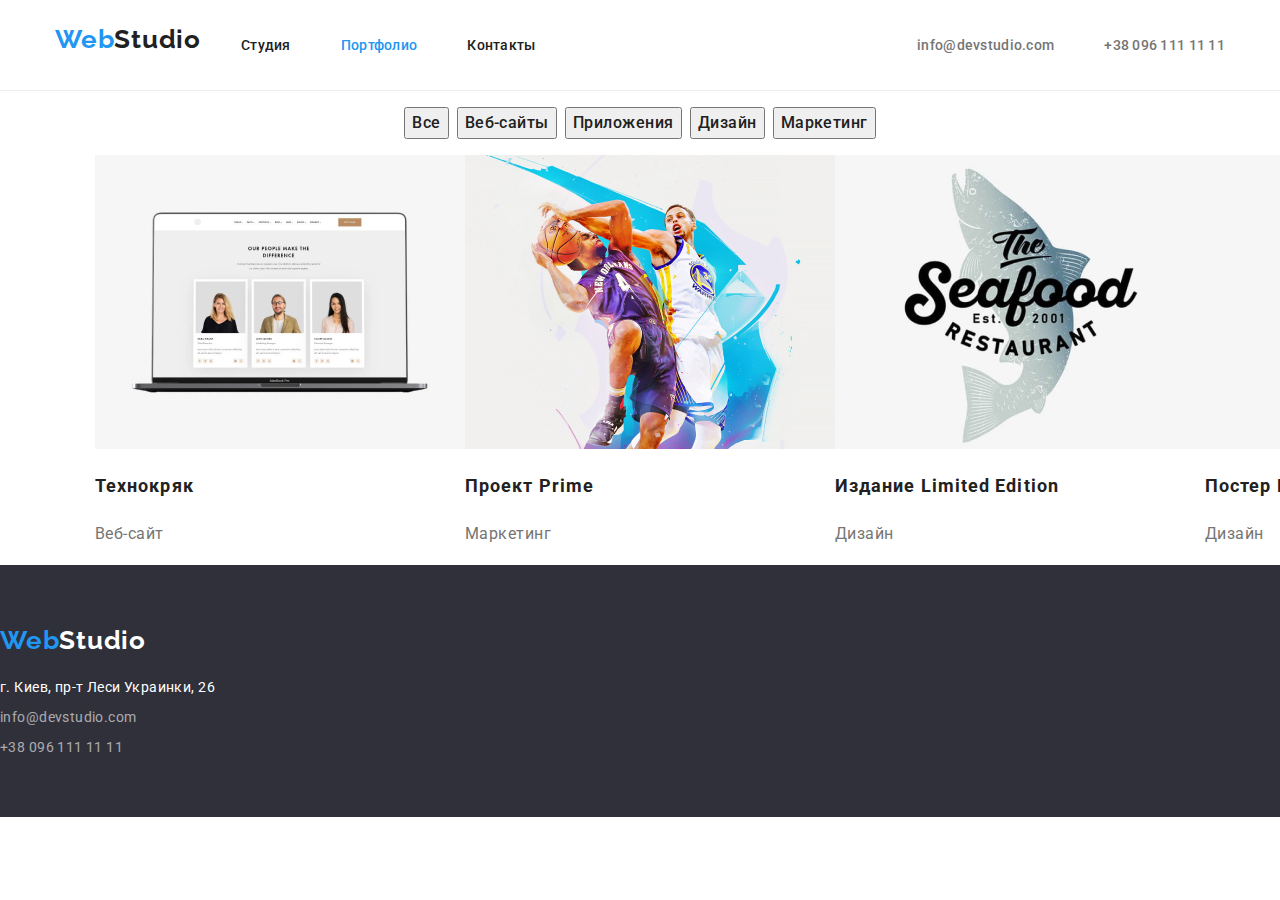
==== commit 9068cfd9: "правки" ====
--- a/portfolio.html
+++ b/portfolio.html
@@ -15,6 +15,7 @@
 <body>
     <!-- HEADER -->
     <header class="header">
+        <div class="conteiner main-nav">
         <nav class="navigation">
             <a class="logotype" href="./index.html" lang="en">
                 <span class="logo-part-one">Web</span>Studio
@@ -39,11 +40,13 @@
                 <a class="tel-link-header" href="tel:+380961111111">+38 096 111 11 11</a>
             </li>
         </ul>
+        </div>
     </header>
     <main>
 
         <!-- FILTER -->
         <section class="filter">
+            <div class="conteiner">
             <h1 hidden>Filter</h1>
             <ul class="filter-list">
             <li class="filter-list-item">
@@ -123,7 +126,7 @@
                     </a>
                 </li>
             </ul>
-
+        </div>
         </section>
     </main>
     <!-- FOOTER -->
--- a/styles.css
+++ b/styles.css
@@ -21,11 +21,41 @@
 address {
   font-style: normal;
 }
+h1 h2,
+h3,
+h4,
+h5,
+h6,
+p {
+  margin: 0;
+}
 body {
+  margin: 0;
   font-family: var(--text-font);
   color: var(--text-color);
 }
+html {
+  box-sizing: border-box;
+}
+.conteiner {
+  width: 1170px;
+  margin-left: auto;
+  margin-right: auto;
+  padding-left: 15px;
+  padding-right: 15px;
+}
 /* ========== HEADER ========== */
+.header {
+  border-bottom: 1px solid #ececec;
+  min-height: 80px;
+}
+.navigation {
+  display: flex;
+}
+.main-nav {
+  display: flex;
+  align-items: center;
+}
 .logotype {
   font-family: var(--logo-font);
   font-weight: 700;
@@ -33,6 +63,9 @@
   line-height: 1.192;
   letter-spacing: 0.03em;
   color: var(--title-text-color);
+  height: 31px;
+  padding-top: 24px;
+  padding-bottom: 25px;
 }
 .logotype:focus,
 .logotype:hover {
@@ -41,12 +74,21 @@
 .logo-part-one {
   color: var(--accent-color);
 }
+.navigation-list {
+  display: flex;
+}
+.navigation-list-item:not(:last-child) {
+  margin-right: 50px;
+}
 .navigation-list-link {
+  display: block;
   color: var(--title-text-color);
   font-weight: 500;
   font-size: 14px;
   line-height: 1.142;
   letter-spacing: 0.02em;
+  padding-top: 21px;
+  padding-bottom: 21px;
 }
 
 .navigation-list-link:hover,
@@ -55,6 +97,13 @@
 }
 .navigation-list-link.current {
   color: var(--accent-color);
+}
+.contact-header-list {
+  display: flex;
+  margin-left: auto;
+}
+.contact-header-item:not(:last-child) {
+  margin-right: 50px;
 }
 .mail-link-header,
 .tel-link-header {
@@ -73,38 +122,65 @@
 .tel-link-header:focus {
   color: var(--accent-color);
 }
+.main-nav {
+  width: 1170px;
+}
 /* ========== END HEADER ========== */
 /* ========== HERO ========== */
+
 .hero {
   background-color: var(--accent-background);
+  min-height: 200px;
+  padding: 200px 0px;
+  text-align: center;
 }
 .hero-title {
+  position: absolute;
+  max-width: 696px;
+  margin-top: 0;
+  margin-bottom: 30px;
+  margin-left: auto;
+  margin-right: auto;
   font-weight: 900;
   font-size: 44px;
   line-height: 1.363;
-  text-align: center;
   letter-spacing: 0.06em;
   text-transform: uppercase;
   color: var(--second-text-color);
 }
 .modal-btn {
+  position: absolute;
   font-family: inherit;
   font-weight: 700;
   font-size: 16px;
   line-height: 1.875;
-  align-items: center;
-  text-align: center;
   letter-spacing: 0.06em;
   color: var(--second-text-color);
   background-color: var(--accent-color);
+  padding: 10px 32px;
+  min-width: 200px;
+  min-height: 50px;
+  box-shadow: 0px 4px 4px rgba(0, 0, 0, 0.15);
+  border-radius: 4px;
+  top: 430px;
 }
 .modal-btn :hover,
 .modal-btn :focus {
   color: var(--accent-color);
 }
 /* ========== END HERO ========== */
-
 /* ========== BENEFITS ========== */
+.benefits-list {
+  display: flex;
+  padding-left: 0;
+  margin: 0;
+  padding-top: 94px;
+}
+.benefits-list-item {
+  min-height: 101px;
+  min-width: 270px;
+}
+
 .benefits-title {
   color: var(--title-text-color);
   font-weight: 700;
@@ -119,20 +195,57 @@
   line-height: 1.714;
   letter-spacing: 0.03em;
 }
+.benefits-list-item:not(:last-child) {
+  margin-right: 30px;
+}
 /* ========== END BENEFITS  ========== */
 
+/* ========== ABOUT US  ========== */
+
+.about-list {
+  display: flex;
+  padding-left: 0;
+  padding-bottom: 94px;
+  margin: 0;
+}
+.about-list-item {
+  height: 294px;
+}
+.about-list-item:not(:last-child) {
+  margin-right: 30px;
+}
+/* ========== END ABOUT US  ========== */
+
 /* ========== TEAM  ========== */
+
 .title {
+  margin-bottom: 50px;
   font-weight: 700;
   font-size: 36px;
   line-height: 1.166;
   text-align: center;
   letter-spacing: 0.03em;
   color: var(--title-text-color);
+  min-height: 42px;
+  padding-top: 94px;
 }
 .team {
   background-color: var(--section-team-color);
 }
+.team-list {
+  display: flex;
+  padding-bottom: 94px;
+  padding-left: 0;
+}
+.team-list-card {
+  box-shadow: 0px 1px 3px rgba(0, 0, 0, 0.12), 0px 1px 1px rgba(0, 0, 0, 0.14),
+    0px 2px 1px rgba(0, 0, 0, 0.2);
+  border-radius: 0px 0px 4px 4px;
+  padding-bottom: 30px;
+}
+.team-list-card:not(:last-child) {
+  margin-right: 30px;
+}
 .team-subtitle {
   font-weight: 500;
   font-size: 16px;
@@ -140,6 +253,7 @@
   text-align: center;
   letter-spacing: 0.03em;
   color: var(--title-text-color);
+  margin-top: 30px;
 }
 .team-description {
   font-weight: 400;
@@ -147,9 +261,23 @@
   line-height: 1.187;
   text-align: center;
   letter-spacing: 0.03em;
+  margin-top: 10px;
 }
 /* ==========  AND TEAM  ========== */
 /* ==========  PORTFOLIO  ========== */
+.filter-list {
+  padding-left: 0;
+  display: flex;
+  /* margin-left: 280px; */
+  justify-content: center;
+}
+.filter-list-item:not(:last-child) {
+  margin-right: 8px;
+}
+.portfolio-list {
+  display: flex;
+}
+
 .filter-button {
   font-family: inherit;
   font-weight: 500;
@@ -183,12 +311,23 @@
   background-color: var(--accent-background);
 }
 .logotype-footer {
+  display: block;
   font-family: var(--logo-font);
   font-weight: 700;
   font-size: 26px;
   line-height: 1.192;
   letter-spacing: 0.03em;
   color: var(--second-text-color);
+
+  height: 31px;
+  padding-top: 60px;
+  padding-bottom: 20px;
+  width: 145px;
+}
+.contact-footer-list {
+  padding-left: 0;
+  margin-top: 0;
+  padding-bottom: 60px;
 }
 .logotype-footer:focus,
 .logotype-footer:hover {
@@ -214,4 +353,10 @@
   letter-spacing: 0.03em;
   color: rgba(255, 255, 255, 0.6);
 }
+.contact-footer-item:not(:last-child) {
+  margin-bottom: 9px;
+}
+.contact-footer-item {
+  height: 21px;
+}
 /* ==========  AND FOOTER  ========== */ ;
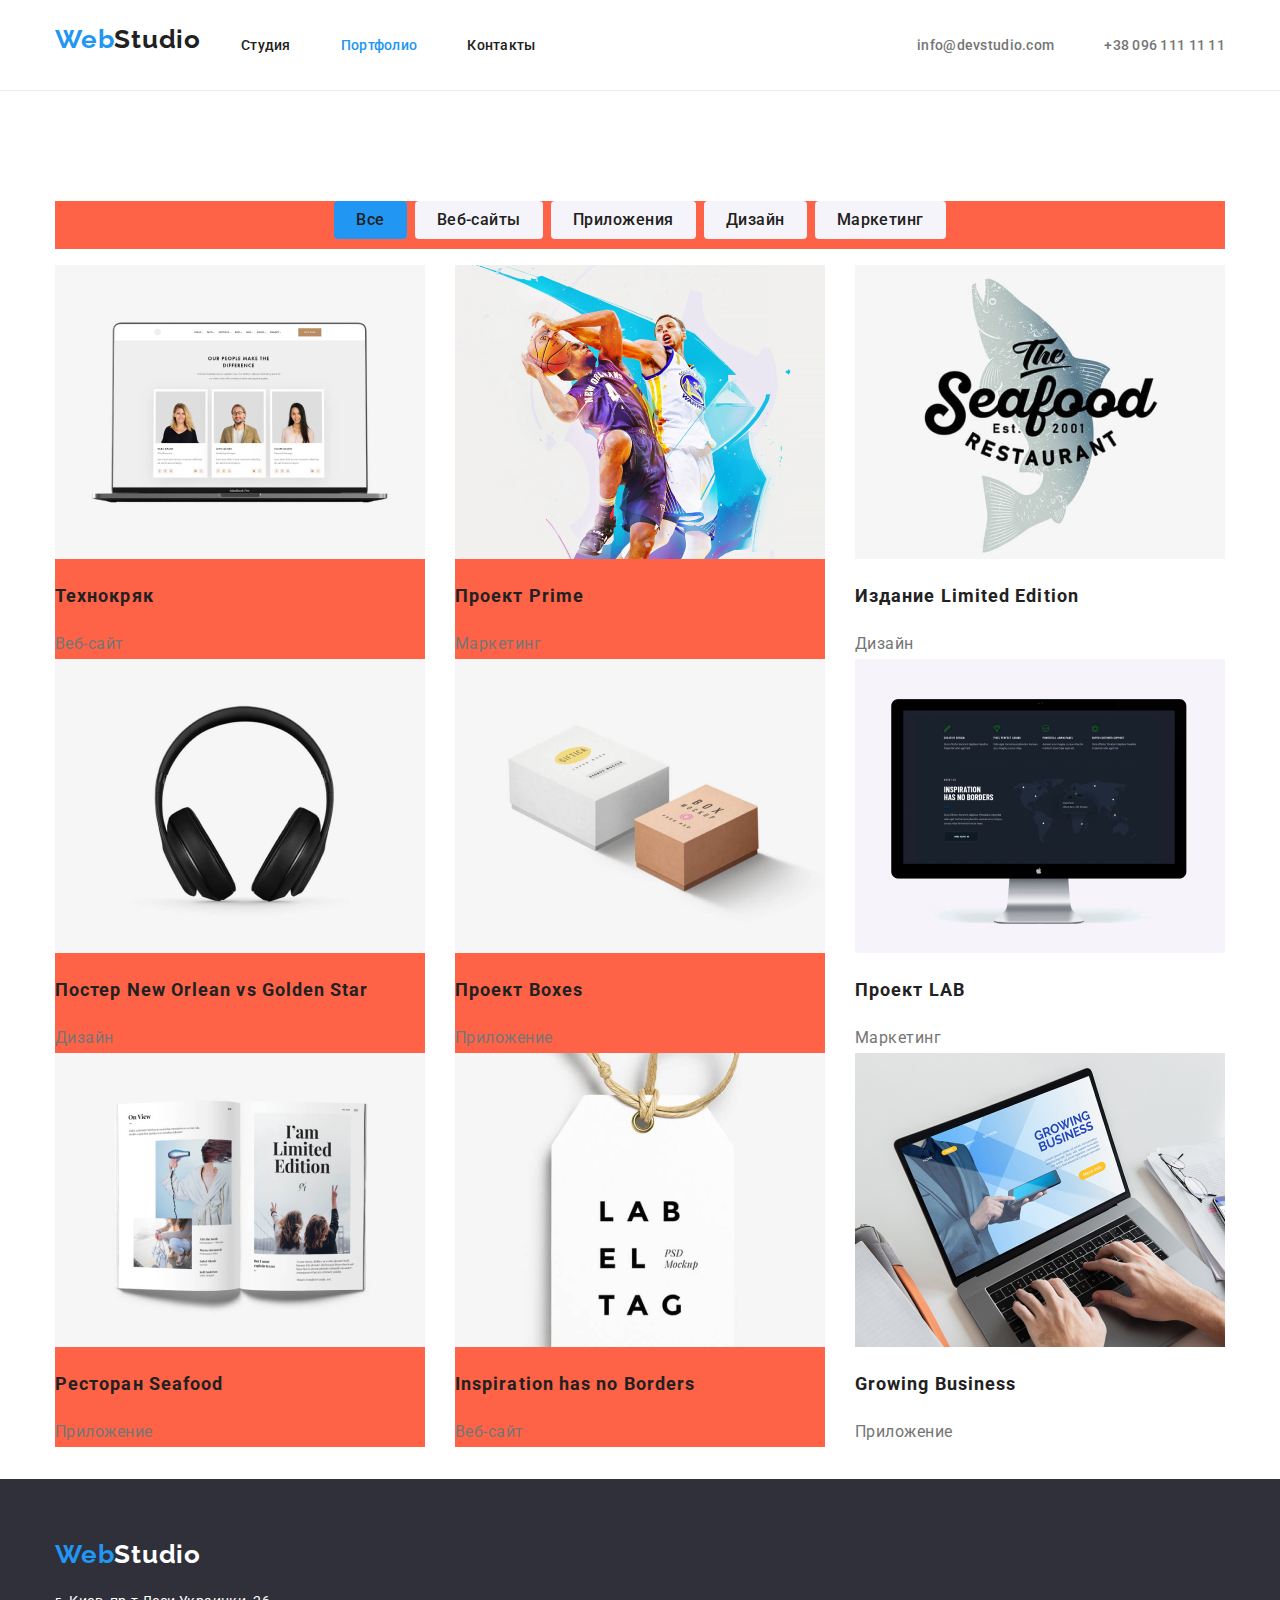
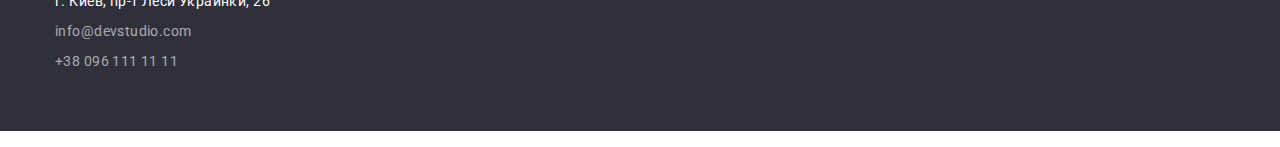
==== commit 5afec007: "Правки" ====
--- a/portfolio.html
+++ b/portfolio.html
@@ -50,7 +50,8 @@
             <h1 hidden>Filter</h1>
             <ul class="filter-list">
             <li class="filter-list-item">
-                <button type="button" class="filter-button">Все</button>                
+                <button type="button" class="filter-button activ">Все                    
+                </button>                
             </li>
             <li class="filter-list-item">
                 <button type="button" class="filter-button">Веб-сайты</button>
@@ -131,6 +132,7 @@
     </main>
     <!-- FOOTER -->
     <footer class="footer">
+        <div class="conteiner">
         <a class="logotype-footer" href="./index.html" lang="en">
             <span class="logo-part-one">Web</span>Studio
         </a>
@@ -148,7 +150,7 @@
                 </li>
             </ul>
         </address>
+        </div>
     </footer>
-    
 </body>
 </html>--- a/styles.css
+++ b/styles.css
@@ -135,7 +135,6 @@
   text-align: center;
 }
 .hero-title {
-  position: absolute;
   max-width: 696px;
   margin-top: 0;
   margin-bottom: 30px;
@@ -149,7 +148,6 @@
   color: var(--second-text-color);
 }
 .modal-btn {
-  position: absolute;
   font-family: inherit;
   font-weight: 700;
   font-size: 16px;
@@ -268,24 +266,47 @@
 .filter-list {
   padding-left: 0;
   display: flex;
-  /* margin-left: 280px; */
   justify-content: center;
+  background-color: tomato;
 }
 .filter-list-item:not(:last-child) {
   margin-right: 8px;
 }
-.portfolio-list {
-  display: flex;
-}
-
 .filter-button {
+  border: none;
+  background: #f5f4fa;
+  border-radius: 4px;
+  padding: 6px 22px;
+  cursor: pointer;
   font-family: inherit;
   font-weight: 500;
   font-size: 16px;
   line-height: 1.625;
-  text-align: center;
-  letter-spacing: 0.03em;
-  color: var(--title-text-color);
+  color: var(--title-text-color);
+  text-align: center;
+  letter-spacing: 0.03em;
+}
+.filter-list-item {
+  margin-bottom: 10px;
+}
+
+.filter {
+  padding-top: 94px;
+  padding-bottom: 16px;
+}
+
+.portfolio-list {
+  display: flex;
+  flex-wrap: wrap;
+  padding-left: 0;
+}
+
+.portfolio-list-item:not(:nth-child(3n + 3)) {
+  margin-right: 30px;
+  background-color: tomato;
+}
+.activ {
+  background-color: var(--accent-color);
 }
 .filter-button:hover,
 .filter-button:focus {
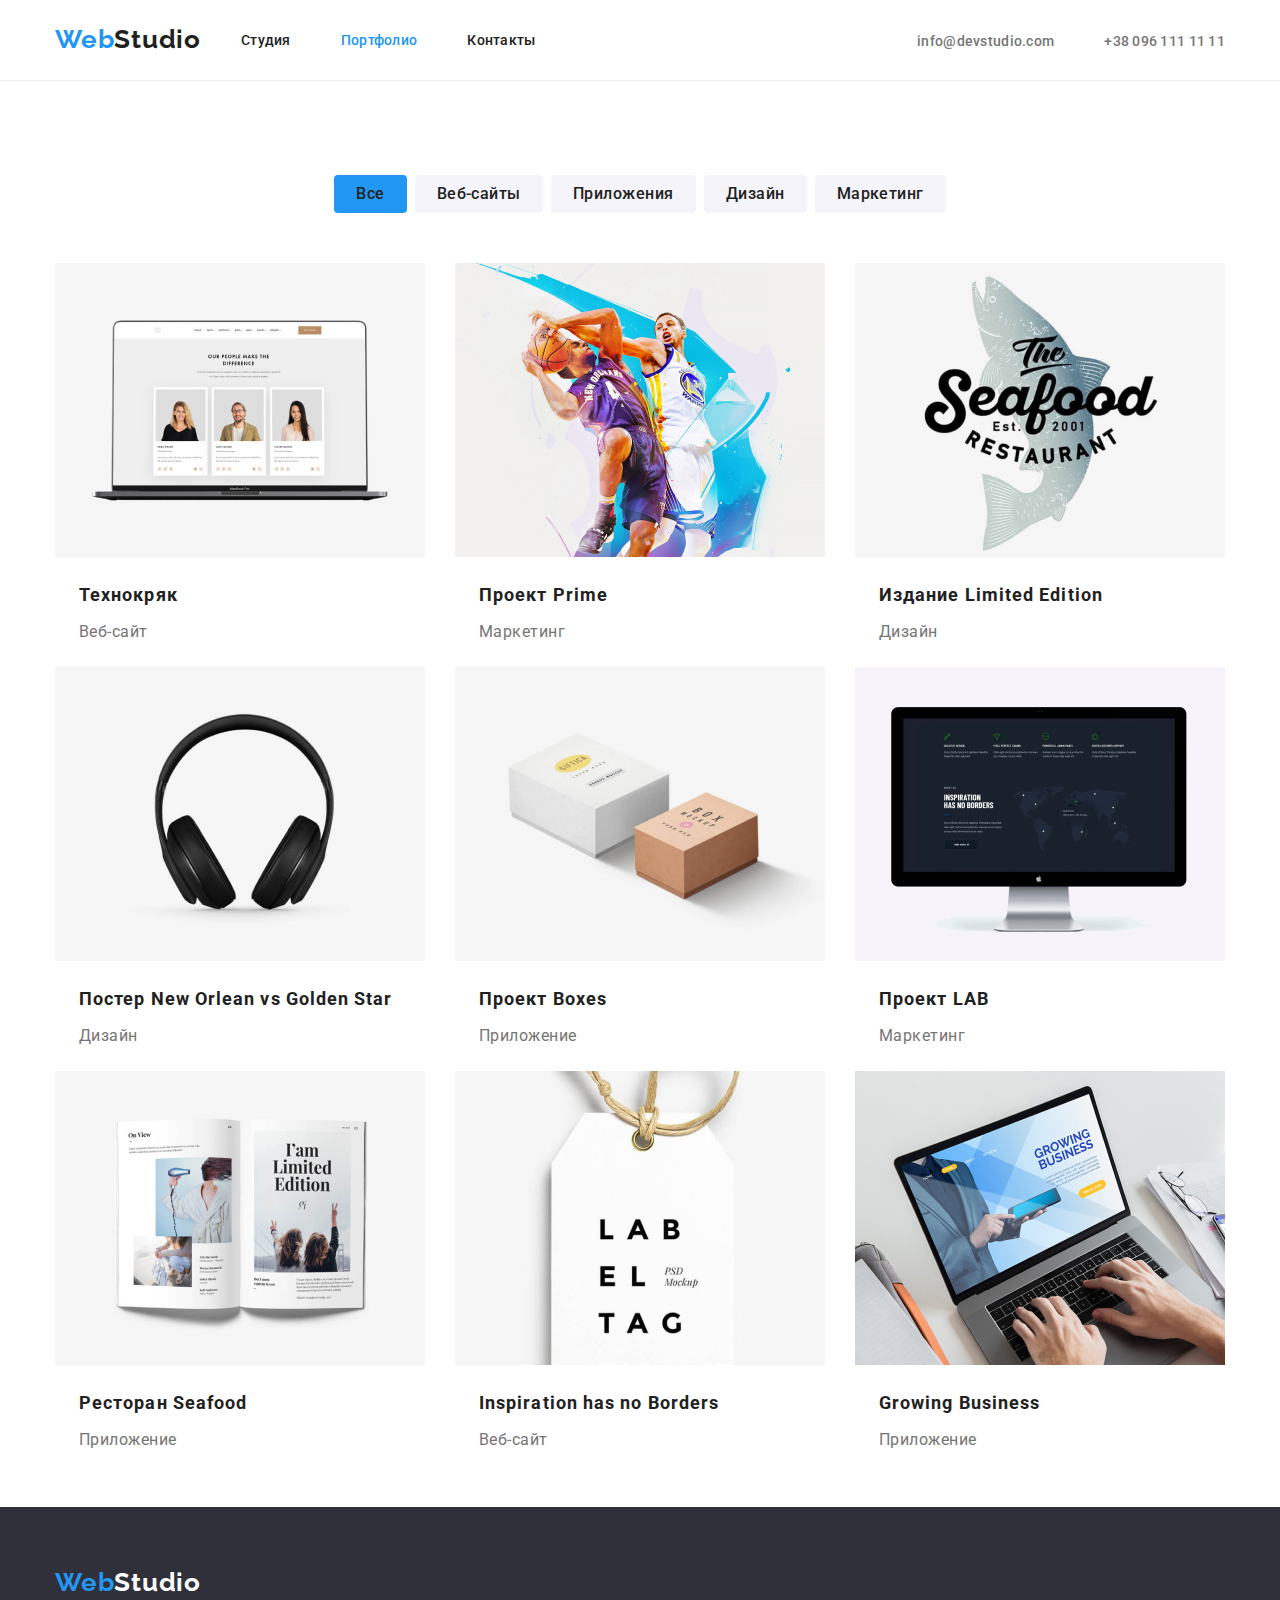
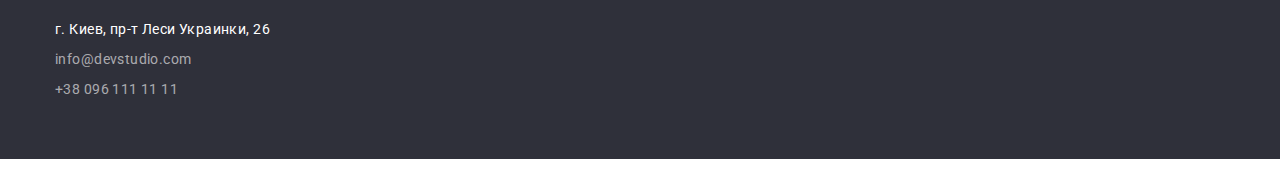
==== commit df60321e: "добавляет флексы и блоки" ====
--- a/portfolio.html
+++ b/portfolio.html
@@ -47,7 +47,7 @@
         <!-- FILTER -->
         <section class="filter">
             <div class="conteiner">
-            <h1 hidden>Filter</h1>
+            <h1 class="visually-hidden">Filter</h1>
             <ul class="filter-list">
             <li class="filter-list-item">
                 <button type="button" class="filter-button activ">Все                    
--- a/styles.css
+++ b/styles.css
@@ -21,7 +21,7 @@
 address {
   font-style: normal;
 }
-h1 h2,
+h1,h2,
 h3,
 h4,
 h5,
@@ -76,6 +76,8 @@
 }
 .navigation-list {
   display: flex;
+  margin: 0;
+  align-items:center;
 }
 .navigation-list-item:not(:last-child) {
   margin-right: 50px;
@@ -172,7 +174,7 @@
   display: flex;
   padding-left: 0;
   margin: 0;
-  padding-top: 94px;
+  margin-top: 94px;
 }
 .benefits-list-item {
   min-height: 101px;
@@ -186,6 +188,7 @@
   line-height: 1.142;
   letter-spacing: 0.03em;
   text-transform: uppercase;
+  margin-bottom: 10px;
 }
 .benefits-description {
   font-weight: 400;
@@ -203,8 +206,8 @@
 .about-list {
   display: flex;
   padding-left: 0;
-  padding-bottom: 94px;
-  margin: 0;
+  margin: 0;  
+  margin-bottom: 94px;
 }
 .about-list-item {
   height: 294px;
@@ -217,6 +220,7 @@
 /* ========== TEAM  ========== */
 
 .title {
+  padding-top: 94px;
   margin-bottom: 50px;
   font-weight: 700;
   font-size: 36px;
@@ -225,15 +229,17 @@
   letter-spacing: 0.03em;
   color: var(--title-text-color);
   min-height: 42px;
-  padding-top: 94px;
+  margin-top: 0;
 }
 .team {
   background-color: var(--section-team-color);
+  
 }
 .team-list {
   display: flex;
   padding-bottom: 94px;
   padding-left: 0;
+  margin: 0;
 }
 .team-list-card {
   box-shadow: 0px 1px 3px rgba(0, 0, 0, 0.12), 0px 1px 1px rgba(0, 0, 0, 0.14),
@@ -263,11 +269,26 @@
 }
 /* ==========  AND TEAM  ========== */
 /* ==========  PORTFOLIO  ========== */
+.visually-hidden:not(:focus):not(:active),
+input[type="checkbox"].visually-hidden,
+input[type="radio"].visually-hidden {
+  position: absolute;
+  width: 1px;
+  height: 1px;
+  margin: -1px;
+  border: 0;
+  padding: 0;
+  white-space: nowrap;
+  clip-path: inset(100%);
+  clip: rect(0 0 0 0);
+  overflow: hidden;}
+  
 .filter-list {
+    margin-top: 0;
   padding-left: 0;
   display: flex;
   justify-content: center;
-  background-color: tomato;
+  margin-bottom: 34px;
 }
 .filter-list-item:not(:last-child) {
   margin-right: 8px;
@@ -285,9 +306,10 @@
   color: var(--title-text-color);
   text-align: center;
   letter-spacing: 0.03em;
+  
 }
 .filter-list-item {
-  margin-bottom: 10px;
+    margin-bottom: 16px;
 }
 
 .filter {
@@ -299,11 +321,12 @@
   display: flex;
   flex-wrap: wrap;
   padding-left: 0;
+  margin-top: 0;
+  box-sizing: border-box;
 }
 
 .portfolio-list-item:not(:nth-child(3n + 3)) {
   margin-right: 30px;
-  background-color: tomato;
 }
 .activ {
   background-color: var(--accent-color);
@@ -319,12 +342,25 @@
   line-height: 2;
   letter-spacing: 0.06em;
   color: var(--title-text-color);
+  margin-top: 20px;
+  margin-right: 24px;
+  margin-left: 24px;
+  margin-bottom: 4px;
 }
 .portfolio-description {
   font-weight: 400;
   font-size: 16px;
   line-height: 1.875;
   letter-spacing: 0.03em;
+  
+  margin-right: 24px;
+  margin-left: 24px;
+  margin-bottom: 20px;
+}
+img {
+    display: block;
+    max-width: 100%;
+    height: auto;
 }
 /* ==========  AND PORTFOLIO  ========== */
 /* ==========  FOOTER  ========== */
